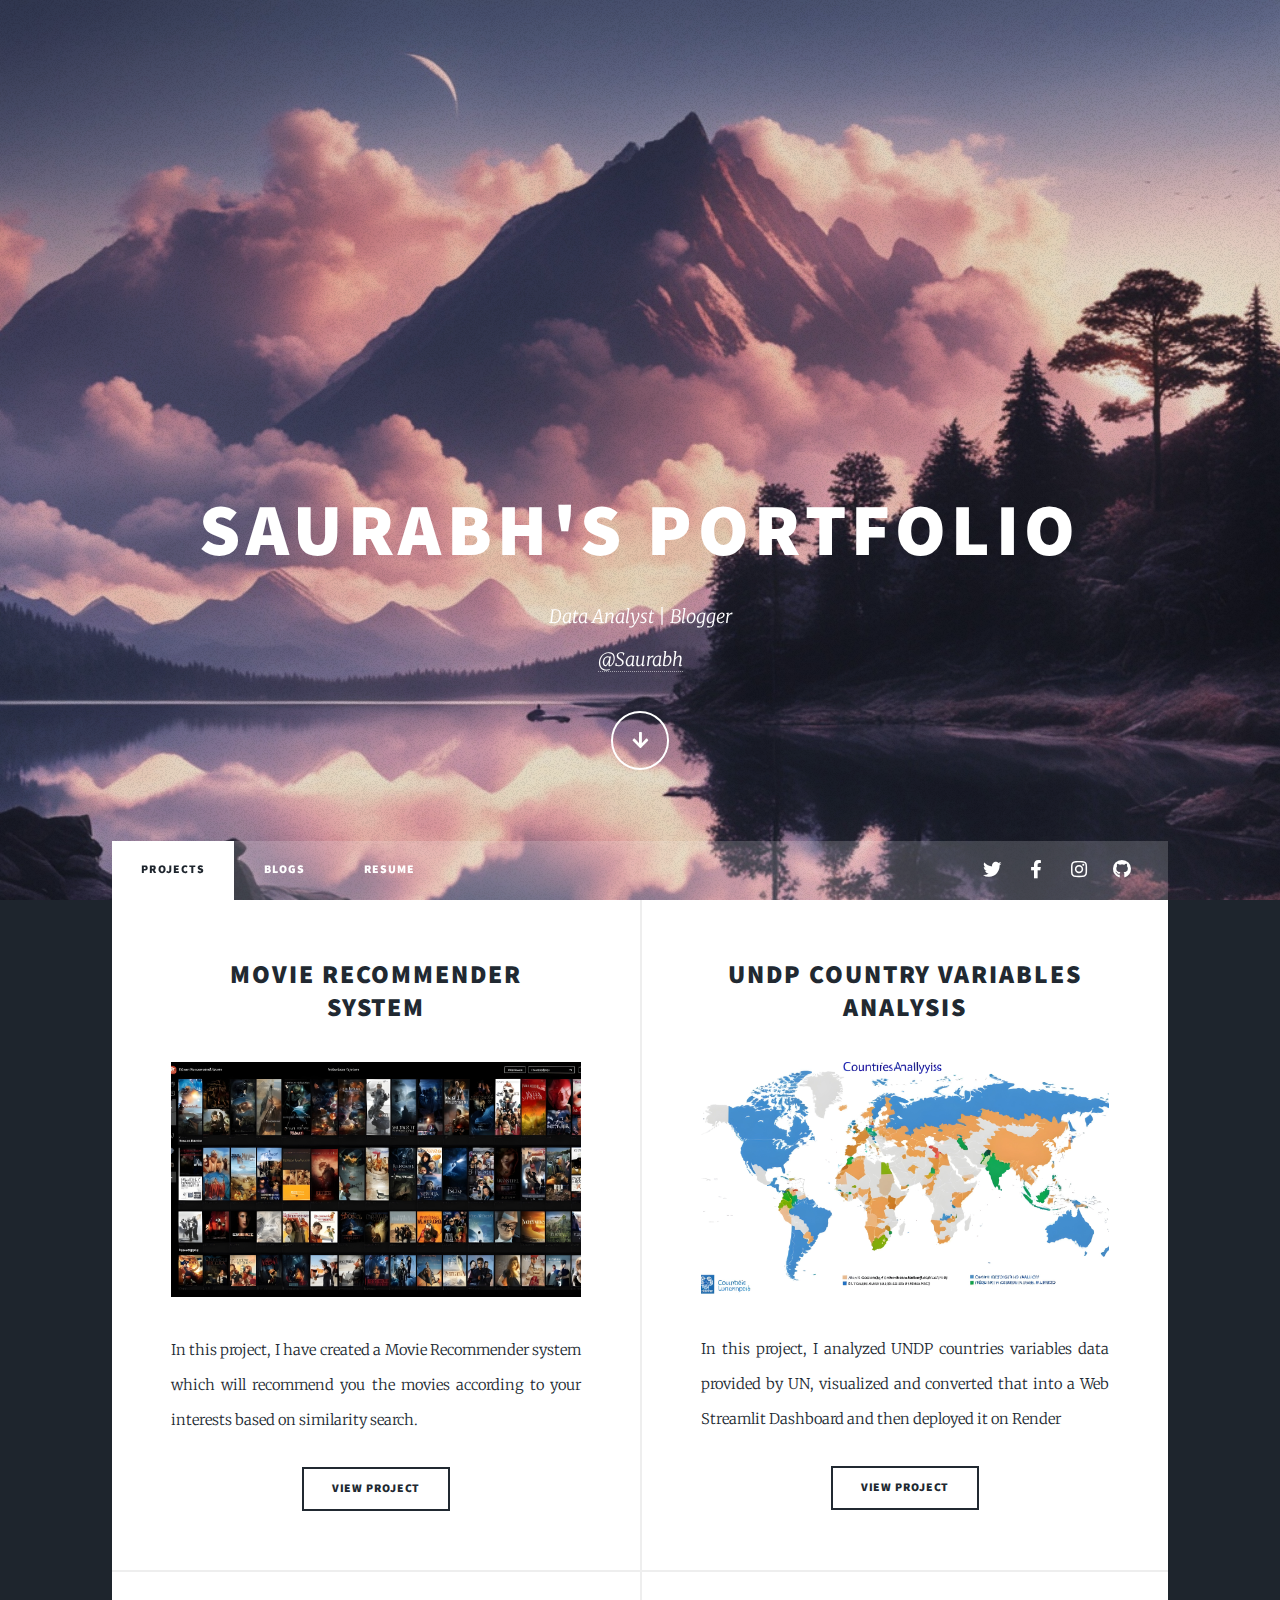
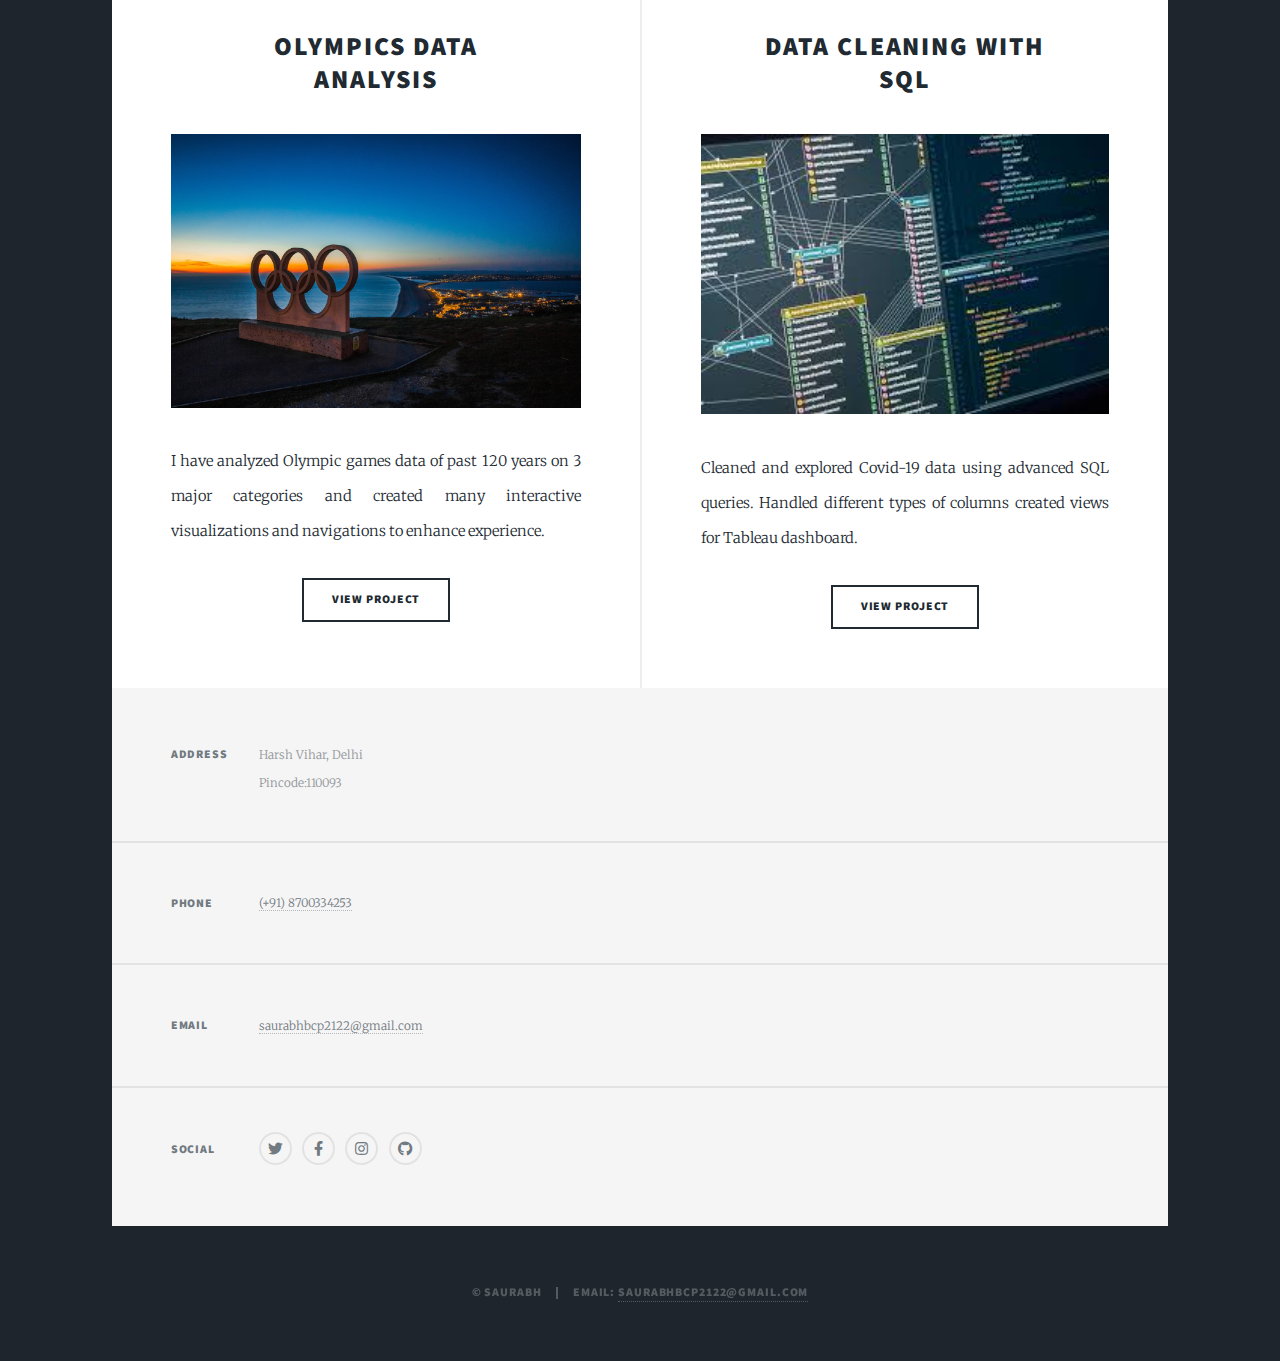
==== index.html @ d6aaba86 "Second commit" ====
<!DOCTYPE HTML>
<!--
	Massively by HTML5 UP
	html5up.net | @ajlkn
	Free for personal and commercial use under the CCA 3.0 license (html5up.net/license)
-->
<html>
	<head>
		<title>Saurabh's Portfolio</title>
		<meta charset="utf-8" />
		<meta name="viewport" content="width=device-width, initial-scale=1, user-scalable=no" />
		<link rel="stylesheet" href="assets/css/main.css" />
		<noscript><link rel="stylesheet" href="assets/css/noscript.css" /></noscript>
	</head>
	<body class="is-preload">

		<!-- Wrapper -->
			<div id="wrapper" class="fade-in">

				<!-- Intro -->
					<div id="intro">
						<h1>Saurabh's Portfolio</h1>
						<p>Data Analyst | Blogger<br><a href="https://twitter.com/ajlkn"> @Saurabh</a></p>
						<ul class="actions">
							<li><a href="#header" class="button icon solid solo fa-arrow-down scrolly">Continue</a></li>
						</ul>
					</div>

				<!-- Header -->
					<!-- <header id="header">
						<a href="index.html" class="logo">Massively</a>
					</header> -->

				<!-- Nav -->
					<nav id="nav">
						<ul class="links">
							<li class="active"><a href="index.html">Projects</a></li>
							<li><a href="generic.html">Blogs</a></li>
							<li><a href="elements.html">Resume</a></li>
						</ul>
						<ul class="icons">
							<li><a href="#" class="icon brands fa-twitter"><span class="label">Twitter</span></a></li>
							<li><a href="#" class="icon brands fa-facebook-f"><span class="label">Facebook</span></a></li>
							<li><a href="#" class="icon brands fa-instagram"><span class="label">Instagram</span></a></li>
							<li><a href="#" class="icon brands fa-github"><span class="label">GitHub</span></a></li>
						</ul>
					</nav>

				<!-- Main -->
					<div id="main">

						<!-- Featured Post -->
							<!-- <article class="post featured">
								<header class="major">
									<h2><a href="#">Movie Recommender System</a></h2>
									<p>In this project, I have used NLP to predict the same type of movies for any person according to the person's taste.</p>
								</header>
								<a href="#" class="image main"><img src="images/pic01.jpg" alt="" /></a>
								<ul class="actions special">
									<li><a href="#" class="button large">View project</a></li>
								</ul>
							</article> -->

						<!-- Posts -->
							<section class="posts">
								<article>
									<header>
										<h2><a href="#">Movie Recommender  <br>System </a></h2>
									</header>
									<a href="#" class="image fit"><img src="images/Movie-Recommender-system.jpg" alt="" /></a>
									<p>In this project, I have created a Movie Recommender system which will recommend you the movies according to your interests based on similarity search.</p>
									<ul class="actions special">
										<li><a href="#" class="button">View project</a></li>
									</ul>
								</article>
								<article>
									<header>
										<h2><a href="#">UNDP Country Variables <br> Analysis</a></h2>
									</header>
									<a href="#" class="image fit"><img src="images/UNDP-Countries-Analysis.jpg" alt="" /></a>
									<p>In this project, I analyzed UNDP countries variables data provided by UN, visualized and converted that into a Web Streamlit Dashboard and then deployed it on Render</p>
									<ul class="actions special">
										<li><a href="#" class="button">View project</a></li>
									</ul>
								</article>
								<article>
									<header>
										<h2><a href="#">Olympics Data <br> Analysis</a></h2>
									</header>
									<a href="#" class="image fit"><img src="images/Olympics.jpg" alt="" /></a>
									<p>I have analyzed Olympic games data of past 120 years on 3 major categories and created many interactive visualizations and navigations to enhance experience.</p>
									<ul class="actions special">
										<li><a href="#" class="button">View project</a></li>
									</ul>
								</article>
								<article>
									<header>
										<h2><a href="#">Data Cleaning with<br />
										SQL</a></h2>
									</header>
									<a href="#" class="image fit"><img src="images/sql.jpeg" alt="" /></a>
									<p>Cleaned and explored Covid-19 data using advanced SQL queries. Handled different types of columns created views for Tableau dashboard.
									</p>
									<ul class="actions special">
										<li><a href="#" class="button">View Project</a></li>
									</ul>
								</article>
								<!-- <article>
									<header>
										<span class="date">April 11, 2017</span>
										<h2><a href="#">Odio magna<br />
										sed consectetur</a></h2>
									</header>
									<a href="#" class="image fit"><img src="images/pic06.jpg" alt="" /></a>
									<p>Donec eget ex magna. Interdum et malesuada fames ac ante ipsum primis in faucibus. Pellentesque venenatis dolor imperdiet dolor mattis sagittis magna etiam.</p>
									<ul class="actions special">
										<li><a href="#" class="button">Full Story</a></li>
									</ul>
								</article>
								<article>
									<header>
										<span class="date">April 7, 2017</span>
										<h2><a href="#">Augue lorem<br />
										primis vestibulum</a></h2>
									</header>
									<a href="#" class="image fit"><img src="images/pic07.jpg" alt="" /></a>
									<p>Donec eget ex magna. Interdum et malesuada fames ac ante ipsum primis in faucibus. Pellentesque venenatis dolor imperdiet dolor mattis sagittis magna etiam.</p>
									<ul class="actions special">
										<li><a href="#" class="button">Full Story</a></li>
									</ul>
								</article> -->
							</section>

						<!-- Footer -->
							<!-- <footer>
								<div class="pagination"> -->
									<!--<a href="#" class="previous">Prev</a>-->
									<!-- <a href="#" class="page active">1</a>
									<a href="#" class="page">2</a>
									<a href="#" class="page">3</a>
									<span class="extra">&hellip;</span>
									<a href="#" class="page">8</a>
									<a href="#" class="page">9</a>
									<a href="#" class="page">10</a>
									<a href="#" class="next">Next</a>
								</div>
							</footer> -->

					</div>

				<!-- Footer -->
					<footer id="footer">
						<!-- <section>
							<form method="post" action="#">
								<div class="fields">
									<div class="field">
										<label for="name">Name</label>
										<input type="text" name="name" id="name" />
									</div>
									<div class="field">
										<label for="email">Email</label>
										<input type="text" name="email" id="email" />
									</div>
									<div class="field">
										<label for="message">Message</label>
										<textarea name="message" id="message" rows="3"></textarea>
									</div>
								</div>
								<ul class="actions">
									<li><input type="submit" value="Send Message" /></li>
								</ul>
							</form>
						</section> -->
						<section class="split contact">
							<section class="alt">
								<h3>Address</h3>
								<p>Harsh Vihar, Delhi<br />
								Pincode:110093</p>
							</section>
							<section>
								<h3>Phone</h3>
								<p><a href="#">(+91) 8700334253</a></p>
							</section>
							<section>
								<h3>Email</h3>
								<p><a href="#">saurabhbcp2122@gmail.com</a></p>
							</section>
							<section>
								<h3>Social</h3>
								<ul class="icons alt">
									<li><a href="#" class="icon brands alt fa-twitter"><span class="label">Twitter</span></a></li>
									<li><a href="#" class="icon brands alt fa-facebook-f"><span class="label">Facebook</span></a></li>
									<li><a href="#" class="icon brands alt fa-instagram"><span class="label">Instagram</span></a></li>
									<li><a href="#" class="icon brands alt fa-github"><span class="label">GitHub</span></a></li>
								</ul>
							</section>
						</section>
					</footer>

				<!-- Copyright -->
					<div id="copyright">
						<ul><li>&copy; Saurabh</li><li>Email: <a href="https://html5up.net">saurabhbcp2122@gmail.com</a></li></ul>
					</div>

			</div>

		<!-- Scripts -->
			<script src="assets/js/jquery.min.js"></script>
			<script src="assets/js/jquery.scrollex.min.js"></script>
			<script src="assets/js/jquery.scrolly.min.js"></script>
			<script src="assets/js/browser.min.js"></script>
			<script src="assets/js/breakpoints.min.js"></script>
			<script src="assets/js/util.js"></script>
			<script src="assets/js/main.js"></script>

	</body>
</html>
---- assets/css/main.css ----
@import url(fontawesome-all.min.css);
@import url("https://fonts.googleapis.com/css?family=Merriweather:300,700,300italic,700italic|Source+Sans+Pro:900");

/*
	Massively by HTML5 UP
	html5up.net | @ajlkn
	Free for personal and commercial use under the CCA 3.0 license (html5up.net/license)
*/

html, body, div, span, applet, object,
iframe, h1, h2, h3, h4, h5, h6, p, blockquote,
pre, a, abbr, acronym, address, big, cite,
code, del, dfn, em, img, ins, kbd, q, s, samp,
small, strike, strong, sub, sup, tt, var, b,
u, i, center, dl, dt, dd, ol, ul, li, fieldset,
form, label, legend, table, caption, tbody,
tfoot, thead, tr, th, td, article, aside,
canvas, details, embed, figure, figcaption,
footer, header, hgroup, menu, nav, output, ruby,
section, summary, time, mark, audio, video {
	margin: 0;
	padding: 0;
	border: 0;
	font-size: 100%;
	font: inherit;
	vertical-align: baseline;}

article, aside, details, figcaption, figure,
footer, header, hgroup, menu, nav, section {
	display: block;}

body {
	line-height: 1;
}

ol, ul {
	list-style: none;
}

blockquote, q {
	quotes: none;
}

	blockquote:before, blockquote:after, q:before, q:after {
		content: '';
		content: none;
	}

table {
	border-collapse: collapse;
	border-spacing: 0;
}

body {
	-webkit-text-size-adjust: none;
}

mark {
	background-color: transparent;
	color: inherit;
}

input::-moz-focus-inner {
	border: 0;
	padding: 0;
}

input, select, textarea {
	-moz-appearance: none;
	-webkit-appearance: none;
	-ms-appearance: none;
	appearance: none;
}

/* Basic */

	@-ms-viewport {
		width: device-width;
	}

	body {
		-ms-overflow-style: scrollbar;
	}

	@media screen and (max-width: 480px) {

		html, body {
			min-width: 320px;
		}

	}

	html {
		box-sizing: border-box;
	}

	*, *:before, *:after {
		box-sizing: inherit;
	}

	body {
		background-color: #1e252d;
	}

		body.is-preload *, body.is-preload *:before, body.is-preload *:after {
			-moz-animation: none !important;
			-webkit-animation: none !important;
			-ms-animation: none !important;
			animation: none !important;
			-moz-transition: none !important;
			-webkit-transition: none !important;
			-ms-transition: none !important;
			transition: none !important;
		}

/* Type */

	html {
		font-size: 16pt;
	}

		@media screen and (max-width: 1680px) {

			html {
				font-size: 12pt;
			}

		}

		@media screen and (max-width: 1280px) {

			html {
				font-size: 11pt;
			}

		}

		@media screen and (max-width: 360px) {

			html {
				font-size: 10pt;
			}

		}

	body {
		color: #212931;
	}

	body, input, select, textarea {
		font-family: "Merriweather", Georgia, serif;
		font-weight: 300;
		font-size: 1rem;
		line-height: 2.375;
	}

	a {
		-moz-transition: color 0.2s ease-in-out, background-color 0.2s ease-in-out, border-color 0.2s ease-in-out, box-shadow 0.2s ease-in-out;
		-webkit-transition: color 0.2s ease-in-out, background-color 0.2s ease-in-out, border-color 0.2s ease-in-out, box-shadow 0.2s ease-in-out;
		-ms-transition: color 0.2s ease-in-out, background-color 0.2s ease-in-out, border-color 0.2s ease-in-out, box-shadow 0.2s ease-in-out;
		transition: color 0.2s ease-in-out, background-color 0.2s ease-in-out, border-color 0.2s ease-in-out, box-shadow 0.2s ease-in-out;
		border-bottom: dotted 1px;
		text-decoration: none;
	}

		a:hover {
			border-bottom-color: transparent;
		}

	strong, b {
		font-weight: 600;
	}

	em, i {
		font-style: italic;
	}

	p {
		text-align: justify;
		margin: 0 0 2rem 0;
	}

	h1, h2, h3, h4, h5, h6 {
		font-family: "Source Sans Pro", Helvetica, sans-serif;
		font-weight: 900;
		line-height: 1.5;
		letter-spacing: 0.075em;
		text-transform: uppercase;
		margin: 0 0 1rem 0;
	}

		h1 a, h2 a, h3 a, h4 a, h5 a, h6 a {
			border-bottom: 0;
			color: inherit;
			text-decoration: none;
		}

	h1 {
		font-size: 4rem;
		line-height: 1.1;
		margin: 0 0 2rem 0;
	}

	h2 {
		font-size: 1.75rem;
		line-height: 1.3;
		margin: 0 0 1.5rem 0;
	}

	h3 {
		font-size: 1.25rem;
		margin: 0 0 1.5rem 0;
	}

	h4 {
		font-size: 1rem;
	}

	h5 {
		font-size: 0.9rem;
	}

	h6 {
		font-size: 0.8rem;
	}

	sub {
		font-size: 0.8rem;
		position: relative;
		top: 0.5rem;
	}

	sup {
		font-size: 0.8rem;
		position: relative;
		top: -0.5rem;
	}

	blockquote {
		border-left: solid 4px;
		font-style: italic;
		margin: 0 0 2rem 0;
		padding: 0.5rem 0 0.5rem 2rem;
	}

	code {
		border: solid 2px;
		font-family: "Courier New", monospace;
		font-size: 0.9rem;
		margin: 0 0.25rem;
		padding: 0.25rem 0.65rem;
	}

	pre {
		-webkit-overflow-scrolling: touch;
		font-family: "Courier New", monospace;
		font-size: 0.9rem;
		margin: 0 0 2rem 0;
	}

		pre code {
			display: block;
			line-height: 1.75;
			padding: 1rem 1.5rem;
			overflow-x: auto;
		}

	hr {
		border: 0;
		border-bottom: solid 2px;
		margin: 3rem 0;
	}

		hr.major {
			margin: 5rem 0;
		}

	.align-left {
		text-align: left;
	}

	.align-center {
		text-align: center;
	}

	.align-right {
		text-align: right;
	}

	input, select, textarea {
		color: #212931;
	}

	a {
		color: #212931;
		border-bottom-color: rgba(33, 41, 49, 0.5);
	}

		a:hover {
			border-bottom-color: transparent;
			color: #18bfef !important;
		}

	strong, b {
		color: #212931;
	}

	h1, h2, h3, h4, h5, h6 {
		color: #212931;
	}

	blockquote {
		border-left-color: #eeeeee;
	}

	code {
		background: rgba(220, 220, 220, 0.25);
		border-color: #eeeeee;
	}

	hr {
		border-bottom-color: #eeeeee;
	}

/* Row */

	.row {
		display: flex;
		flex-wrap: wrap;
		box-sizing: border-box;
		align-items: stretch;
	}

		.row > * {
			box-sizing: border-box;
		}

		.row.gtr-uniform > * > :last-child {
			margin-bottom: 0;
		}

		.row.aln-left {
			justify-content: flex-start;
		}

		.row.aln-center {
			justify-content: center;
		}

		.row.aln-right {
			justify-content: flex-end;
		}

		.row.aln-top {
			align-items: flex-start;
		}

		.row.aln-middle {
			align-items: center;
		}

		.row.aln-bottom {
			align-items: flex-end;
		}

		.row > .imp {
			order: -1;
		}

		.row > .col-1 {
			width: 8.33333%;
		}

		.row > .off-1 {
			margin-left: 8.33333%;
		}

		.row > .col-2 {
			width: 16.66667%;
		}

		.row > .off-2 {
			margin-left: 16.66667%;
		}

		.row > .col-3 {
			width: 25%;
		}

		.row > .off-3 {
			margin-left: 25%;
		}

		.row > .col-4 {
			width: 33.33333%;
		}

		.row > .off-4 {
			margin-left: 33.33333%;
		}

		.row > .col-5 {
			width: 41.66667%;
		}

		.row > .off-5 {
			margin-left: 41.66667%;
		}

		.row > .col-6 {
			width: 50%;
		}

		.row > .off-6 {
			margin-left: 50%;
		}

		.row > .col-7 {
			width: 58.33333%;
		}

		.row > .off-7 {
			margin-left: 58.33333%;
		}

		.row > .col-8 {
			width: 66.66667%;
		}

		.row > .off-8 {
			margin-left: 66.66667%;
		}

		.row > .col-9 {
			width: 75%;
		}

		.row > .off-9 {
			margin-left: 75%;
		}

		.row > .col-10 {
			width: 83.33333%;
		}

		.row > .off-10 {
			margin-left: 83.33333%;
		}

		.row > .col-11 {
			width: 91.66667%;
		}

		.row > .off-11 {
			margin-left: 91.66667%;
		}

		.row > .col-12 {
			width: 100%;
		}

		.row > .off-12 {
			margin-left: 100%;
		}

		.row.gtr-0 {
			margin-top: 0;
			margin-left: 0rem;
		}

			.row.gtr-0 > * {
				padding: 0 0 0 0rem;
			}

			.row.gtr-0.gtr-uniform {
				margin-top: 0rem;
			}

				.row.gtr-0.gtr-uniform > * {
					padding-top: 0rem;
				}

		.row.gtr-25 {
			margin-top: 0;
			margin-left: -0.375rem;
		}

			.row.gtr-25 > * {
				padding: 0 0 0 0.375rem;
			}

			.row.gtr-25.gtr-uniform {
				margin-top: -0.375rem;
			}

				.row.gtr-25.gtr-uniform > * {
					padding-top: 0.375rem;
				}

		.row.gtr-50 {
			margin-top: 0;
			margin-left: -0.75rem;
		}

			.row.gtr-50 > * {
				padding: 0 0 0 0.75rem;
			}

			.row.gtr-50.gtr-uniform {
				margin-top: -0.75rem;
			}

				.row.gtr-50.gtr-uniform > * {
					padding-top: 0.75rem;
				}

		.row {
			margin-top: 0;
			margin-left: -1.5rem;
		}

			.row > * {
				padding: 0 0 0 1.5rem;
			}

			.row.gtr-uniform {
				margin-top: -1.5rem;
			}

				.row.gtr-uniform > * {
					padding-top: 1.5rem;
				}

		.row.gtr-150 {
			margin-top: 0;
			margin-left: -2.25rem;
		}

			.row.gtr-150 > * {
				padding: 0 0 0 2.25rem;
			}

			.row.gtr-150.gtr-uniform {
				margin-top: -2.25rem;
			}

				.row.gtr-150.gtr-uniform > * {
					padding-top: 2.25rem;
				}

		.row.gtr-200 {
			margin-top: 0;
			margin-left: -3rem;
		}

			.row.gtr-200 > * {
				padding: 0 0 0 3rem;
			}

			.row.gtr-200.gtr-uniform {
				margin-top: -3rem;
			}

				.row.gtr-200.gtr-uniform > * {
					padding-top: 3rem;
				}

		@media screen and (max-width: 1680px) {

			.row {
				display: flex;
				flex-wrap: wrap;
				box-sizing: border-box;
				align-items: stretch;
			}

				.row > * {
					box-sizing: border-box;
				}

				.row.gtr-uniform > * > :last-child {
					margin-bottom: 0;
				}

				.row.aln-left {
					justify-content: flex-start;
				}

				.row.aln-center {
					justify-content: center;
				}

				.row.aln-right {
					justify-content: flex-end;
				}

				.row.aln-top {
					align-items: flex-start;
				}

				.row.aln-middle {
					align-items: center;
				}

				.row.aln-bottom {
					align-items: flex-end;
				}

				.row > .imp-xlarge {
					order: -1;
				}

				.row > .col-1-xlarge {
					width: 8.33333%;
				}

				.row > .off-1-xlarge {
					margin-left: 8.33333%;
				}

				.row > .col-2-xlarge {
					width: 16.66667%;
				}

				.row > .off-2-xlarge {
					margin-left: 16.66667%;
				}

				.row > .col-3-xlarge {
					width: 25%;
				}

				.row > .off-3-xlarge {
					margin-left: 25%;
				}

				.row > .col-4-xlarge {
					width: 33.33333%;
				}

				.row > .off-4-xlarge {
					margin-left: 33.33333%;
				}

				.row > .col-5-xlarge {
					width: 41.66667%;
				}

				.row > .off-5-xlarge {
					margin-left: 41.66667%;
				}

				.row > .col-6-xlarge {
					width: 50%;
				}

				.row > .off-6-xlarge {
					margin-left: 50%;
				}

				.row > .col-7-xlarge {
					width: 58.33333%;
				}

				.row > .off-7-xlarge {
					margin-left: 58.33333%;
				}

				.row > .col-8-xlarge {
					width: 66.66667%;
				}

				.row > .off-8-xlarge {
					margin-left: 66.66667%;
				}

				.row > .col-9-xlarge {
					width: 75%;
				}

				.row > .off-9-xlarge {
					margin-left: 75%;
				}

				.row > .col-10-xlarge {
					width: 83.33333%;
				}

				.row > .off-10-xlarge {
					margin-left: 83.33333%;
				}

				.row > .col-11-xlarge {
					width: 91.66667%;
				}

				.row > .off-11-xlarge {
					margin-left: 91.66667%;
				}

				.row > .col-12-xlarge {
					width: 100%;
				}

				.row > .off-12-xlarge {
					margin-left: 100%;
				}

				.row.gtr-0 {
					margin-top: 0;
					margin-left: 0rem;
				}

					.row.gtr-0 > * {
						padding: 0 0 0 0rem;
					}

					.row.gtr-0.gtr-uniform {
						margin-top: 0rem;
					}

						.row.gtr-0.gtr-uniform > * {
							padding-top: 0rem;
						}

				.row.gtr-25 {
					margin-top: 0;
					margin-left: -0.375rem;
				}

					.row.gtr-25 > * {
						padding: 0 0 0 0.375rem;
					}

					.row.gtr-25.gtr-uniform {
						margin-top: -0.375rem;
					}

						.row.gtr-25.gtr-uniform > * {
							padding-top: 0.375rem;
						}

				.row.gtr-50 {
					margin-top: 0;
					margin-left: -0.75rem;
				}

					.row.gtr-50 > * {
						padding: 0 0 0 0.75rem;
					}

					.row.gtr-50.gtr-uniform {
						margin-top: -0.75rem;
					}

						.row.gtr-50.gtr-uniform > * {
							padding-top: 0.75rem;
						}

				.row {
					margin-top: 0;
					margin-left: -1.5rem;
				}

					.row > * {
						padding: 0 0 0 1.5rem;
					}

					.row.gtr-uniform {
						margin-top: -1.5rem;
					}

						.row.gtr-uniform > * {
							padding-top: 1.5rem;
						}

				.row.gtr-150 {
					margin-top: 0;
					margin-left: -2.25rem;
				}

					.row.gtr-150 > * {
						padding: 0 0 0 2.25rem;
					}

					.row.gtr-150.gtr-uniform {
						margin-top: -2.25rem;
					}

						.row.gtr-150.gtr-uniform > * {
							padding-top: 2.25rem;
						}

				.row.gtr-200 {
					margin-top: 0;
					margin-left: -3rem;
				}

					.row.gtr-200 > * {
						padding: 0 0 0 3rem;
					}

					.row.gtr-200.gtr-uniform {
						margin-top: -3rem;
					}

						.row.gtr-200.gtr-uniform > * {
							padding-top: 3rem;
						}

		}

		@media screen and (max-width: 1280px) {

			.row {
				display: flex;
				flex-wrap: wrap;
				box-sizing: border-box;
				align-items: stretch;
			}

				.row > * {
					box-sizing: border-box;
				}

				.row.gtr-uniform > * > :last-child {
					margin-bottom: 0;
				}

				.row.aln-left {
					justify-content: flex-start;
				}

				.row.aln-center {
					justify-content: center;
				}

				.row.aln-right {
					justify-content: flex-end;
				}

				.row.aln-top {
					align-items: flex-start;
				}

				.row.aln-middle {
					align-items: center;
				}

				.row.aln-bottom {
					align-items: flex-end;
				}

				.row > .imp-large {
					order: -1;
				}

				.row > .col-1-large {
					width: 8.33333%;
				}

				.row > .off-1-large {
					margin-left: 8.33333%;
				}

				.row > .col-2-large {
					width: 16.66667%;
				}

				.row > .off-2-large {
					margin-left: 16.66667%;
				}

				.row > .col-3-large {
					width: 25%;
				}

				.row > .off-3-large {
					margin-left: 25%;
				}

				.row > .col-4-large {
					width: 33.33333%;
				}

				.row > .off-4-large {
					margin-left: 33.33333%;
				}

				.row > .col-5-large {
					width: 41.66667%;
				}

				.row > .off-5-large {
					margin-left: 41.66667%;
				}

				.row > .col-6-large {
					width: 50%;
				}

				.row > .off-6-large {
					margin-left: 50%;
				}

				.row > .col-7-large {
					width: 58.33333%;
				}

				.row > .off-7-large {
					margin-left: 58.33333%;
				}

				.row > .col-8-large {
					width: 66.66667%;
				}

				.row > .off-8-large {
					margin-left: 66.66667%;
				}

				.row > .col-9-large {
					width: 75%;
				}

				.row > .off-9-large {
					margin-left: 75%;
				}

				.row > .col-10-large {
					width: 83.33333%;
				}

				.row > .off-10-large {
					margin-left: 83.33333%;
				}

				.row > .col-11-large {
					width: 91.66667%;
				}

				.row > .off-11-large {
					margin-left: 91.66667%;
				}

				.row > .col-12-large {
					width: 100%;
				}

				.row > .off-12-large {
					margin-left: 100%;
				}

				.row.gtr-0 {
					margin-top: 0;
					margin-left: 0rem;
				}

					.row.gtr-0 > * {
						padding: 0 0 0 0rem;
					}

					.row.gtr-0.gtr-uniform {
						margin-top: 0rem;
					}

						.row.gtr-0.gtr-uniform > * {
							padding-top: 0rem;
						}

				.row.gtr-25 {
					margin-top: 0;
					margin-left: -0.375rem;
				}

					.row.gtr-25 > * {
						padding: 0 0 0 0.375rem;
					}

					.row.gtr-25.gtr-uniform {
						margin-top: -0.375rem;
					}

						.row.gtr-25.gtr-uniform > * {
							padding-top: 0.375rem;
						}

				.row.gtr-50 {
					margin-top: 0;
					margin-left: -0.75rem;
				}

					.row.gtr-50 > * {
						padding: 0 0 0 0.75rem;
					}

					.row.gtr-50.gtr-uniform {
						margin-top: -0.75rem;
					}

						.row.gtr-50.gtr-uniform > * {
							padding-top: 0.75rem;
						}

				.row {
					margin-top: 0;
					margin-left: -1.5rem;
				}

					.row > * {
						padding: 0 0 0 1.5rem;
					}

					.row.gtr-uniform {
						margin-top: -1.5rem;
					}

						.row.gtr-uniform > * {
							padding-top: 1.5rem;
						}

				.row.gtr-150 {
					margin-top: 0;
					margin-left: -2.25rem;
				}

					.row.gtr-150 > * {
						padding: 0 0 0 2.25rem;
					}

					.row.gtr-150.gtr-uniform {
						margin-top: -2.25rem;
					}

						.row.gtr-150.gtr-uniform > * {
							padding-top: 2.25rem;
						}

				.row.gtr-200 {
					margin-top: 0;
					margin-left: -3rem;
				}

					.row.gtr-200 > * {
						padding: 0 0 0 3rem;
					}

					.row.gtr-200.gtr-uniform {
						margin-top: -3rem;
					}

						.row.gtr-200.gtr-uniform > * {
							padding-top: 3rem;
						}

		}

		@media screen and (max-width: 980px) {

			.row {
				display: flex;
				flex-wrap: wrap;
				box-sizing: border-box;
				align-items: stretch;
			}

				.row > * {
					box-sizing: border-box;
				}

				.row.gtr-uniform > * > :last-child {
					margin-bottom: 0;
				}

				.row.aln-left {
					justify-content: flex-start;
				}

				.row.aln-center {
					justify-content: center;
				}

				.row.aln-right {
					justify-content: flex-end;
				}

				.row.aln-top {
					align-items: flex-start;
				}

				.row.aln-middle {
					align-items: center;
				}

				.row.aln-bottom {
					align-items: flex-end;
				}

				.row > .imp-medium {
					order: -1;
				}

				.row > .col-1-medium {
					width: 8.33333%;
				}

				.row > .off-1-medium {
					margin-left: 8.33333%;
				}

				.row > .col-2-medium {
					width: 16.66667%;
				}

				.row > .off-2-medium {
					margin-left: 16.66667%;
				}

				.row > .col-3-medium {
					width: 25%;
				}

				.row > .off-3-medium {
					margin-left: 25%;
				}

				.row > .col-4-medium {
					width: 33.33333%;
				}

				.row > .off-4-medium {
					margin-left: 33.33333%;
				}

				.row > .col-5-medium {
					width: 41.66667%;
				}

				.row > .off-5-medium {
					margin-left: 41.66667%;
				}

				.row > .col-6-medium {
					width: 50%;
				}

				.row > .off-6-medium {
					margin-left: 50%;
				}

				.row > .col-7-medium {
					width: 58.33333%;
				}

				.row > .off-7-medium {
					margin-left: 58.33333%;
				}

				.row > .col-8-medium {
					width: 66.66667%;
				}

				.row > .off-8-medium {
					margin-left: 66.66667%;
				}

				.row > .col-9-medium {
					width: 75%;
				}

				.row > .off-9-medium {
					margin-left: 75%;
				}

				.row > .col-10-medium {
					width: 83.33333%;
				}

				.row > .off-10-medium {
					margin-left: 83.33333%;
				}

				.row > .col-11-medium {
					width: 91.66667%;
				}

				.row > .off-11-medium {
					margin-left: 91.66667%;
				}

				.row > .col-12-medium {
					width: 100%;
				}

				.row > .off-12-medium {
					margin-left: 100%;
				}

				.row.gtr-0 {
					margin-top: 0;
					margin-left: 0rem;
				}

					.row.gtr-0 > * {
						padding: 0 0 0 0rem;
					}

					.row.gtr-0.gtr-uniform {
						margin-top: 0rem;
					}

						.row.gtr-0.gtr-uniform > * {
							padding-top: 0rem;
						}

				.row.gtr-25 {
					margin-top: 0;
					margin-left: -0.375rem;
				}

					.row.gtr-25 > * {
						padding: 0 0 0 0.375rem;
					}

					.row.gtr-25.gtr-uniform {
						margin-top: -0.375rem;
					}

						.row.gtr-25.gtr-uniform > * {
							padding-top: 0.375rem;
						}

				.row.gtr-50 {
					margin-top: 0;
					margin-left: -0.75rem;
				}

					.row.gtr-50 > * {
						padding: 0 0 0 0.75rem;
					}

					.row.gtr-50.gtr-uniform {
						margin-top: -0.75rem;
					}

						.row.gtr-50.gtr-uniform > * {
							padding-top: 0.75rem;
						}

				.row {
					margin-top: 0;
					margin-left: -1.5rem;
				}

					.row > * {
						padding: 0 0 0 1.5rem;
					}

					.row.gtr-uniform {
						margin-top: -1.5rem;
					}

						.row.gtr-uniform > * {
							padding-top: 1.5rem;
						}

				.row.gtr-150 {
					margin-top: 0;
					margin-left: -2.25rem;
				}

					.row.gtr-150 > * {
						padding: 0 0 0 2.25rem;
					}

					.row.gtr-150.gtr-uniform {
						margin-top: -2.25rem;
					}

						.row.gtr-150.gtr-uniform > * {
							padding-top: 2.25rem;
						}

				.row.gtr-200 {
					margin-top: 0;
					margin-left: -3rem;
				}

					.row.gtr-200 > * {
						padding: 0 0 0 3rem;
					}

					.row.gtr-200.gtr-uniform {
						margin-top: -3rem;
					}

						.row.gtr-200.gtr-uniform > * {
							padding-top: 3rem;
						}

		}

		@media screen and (max-width: 736px) {

			.row {
				display: flex;
				flex-wrap: wrap;
				box-sizing: border-box;
				align-items: stretch;
			}

				.row > * {
					box-sizing: border-box;
				}

				.row.gtr-uniform > * > :last-child {
					margin-bottom: 0;
				}

				.row.aln-left {
					justify-content: flex-start;
				}

				.row.aln-center {
					justify-content: center;
				}

				.row.aln-right {
					justify-content: flex-end;
				}

				.row.aln-top {
					align-items: flex-start;
				}

				.row.aln-middle {
					align-items: center;
				}

				.row.aln-bottom {
					align-items: flex-end;
				}

				.row > .imp-small {
					order: -1;
				}

				.row > .col-1-small {
					width: 8.33333%;
				}

				.row > .off-1-small {
					margin-left: 8.33333%;
				}

				.row > .col-2-small {
					width: 16.66667%;
				}

				.row > .off-2-small {
					margin-left: 16.66667%;
				}

				.row > .col-3-small {
					width: 25%;
				}

				.row > .off-3-small {
					margin-left: 25%;
				}

				.row > .col-4-small {
					width: 33.33333%;
				}

				.row > .off-4-small {
					margin-left: 33.33333%;
				}

				.row > .col-5-small {
					width: 41.66667%;
				}

				.row > .off-5-small {
					margin-left: 41.66667%;
				}

				.row > .col-6-small {
					width: 50%;
				}

				.row > .off-6-small {
					margin-left: 50%;
				}

				.row > .col-7-small {
					width: 58.33333%;
				}

				.row > .off-7-small {
					margin-left: 58.33333%;
				}

				.row > .col-8-small {
					width: 66.66667%;
				}

				.row > .off-8-small {
					margin-left: 66.66667%;
				}

				.row > .col-9-small {
					width: 75%;
				}

				.row > .off-9-small {
					margin-left: 75%;
				}

				.row > .col-10-small {
					width: 83.33333%;
				}

				.row > .off-10-small {
					margin-left: 83.33333%;
				}

				.row > .col-11-small {
					width: 91.66667%;
				}

				.row > .off-11-small {
					margin-left: 91.66667%;
				}

				.row > .col-12-small {
					width: 100%;
				}

				.row > .off-12-small {
					margin-left: 100%;
				}

				.row.gtr-0 {
					margin-top: 0;
					margin-left: 0rem;
				}

					.row.gtr-0 > * {
						padding: 0 0 0 0rem;
					}

					.row.gtr-0.gtr-uniform {
						margin-top: 0rem;
					}

						.row.gtr-0.gtr-uniform > * {
							padding-top: 0rem;
						}

				.row.gtr-25 {
					margin-top: 0;
					margin-left: -0.375rem;
				}

					.row.gtr-25 > * {
						padding: 0 0 0 0.375rem;
					}

					.row.gtr-25.gtr-uniform {
						margin-top: -0.375rem;
					}

						.row.gtr-25.gtr-uniform > * {
							padding-top: 0.375rem;
						}

				.row.gtr-50 {
					margin-top: 0;
					margin-left: -0.75rem;
				}

					.row.gtr-50 > * {
						padding: 0 0 0 0.75rem;
					}

					.row.gtr-50.gtr-uniform {
						margin-top: -0.75rem;
					}

						.row.gtr-50.gtr-uniform > * {
							padding-top: 0.75rem;
						}

				.row {
					margin-top: 0;
					margin-left: -1.5rem;
				}

					.row > * {
						padding: 0 0 0 1.5rem;
					}

					.row.gtr-uniform {
						margin-top: -1.5rem;
					}

						.row.gtr-uniform > * {
							padding-top: 1.5rem;
						}

				.row.gtr-150 {
					margin-top: 0;
					margin-left: -2.25rem;
				}

					.row.gtr-150 > * {
						padding: 0 0 0 2.25rem;
					}

					.row.gtr-150.gtr-uniform {
						margin-top: -2.25rem;
					}

						.row.gtr-150.gtr-uniform > * {
							padding-top: 2.25rem;
						}

				.row.gtr-200 {
					margin-top: 0;
					margin-left: -3rem;
				}

					.row.gtr-200 > * {
						padding: 0 0 0 3rem;
					}

					.row.gtr-200.gtr-uniform {
						margin-top: -3rem;
					}

						.row.gtr-200.gtr-uniform > * {
							padding-top: 3rem;
						}

		}

		@media screen and (max-width: 480px) {

			.row {
				display: flex;
				flex-wrap: wrap;
				box-sizing: border-box;
				align-items: stretch;
			}

				.row > * {
					box-sizing: border-box;
				}

				.row.gtr-uniform > * > :last-child {
					margin-bottom: 0;
				}

				.row.aln-left {
					justify-content: flex-start;
				}

				.row.aln-center {
					justify-content: center;
				}

				.row.aln-right {
					justify-content: flex-end;
				}

				.row.aln-top {
					align-items: flex-start;
				}

				.row.aln-middle {
					align-items: center;
				}

				.row.aln-bottom {
					align-items: flex-end;
				}

				.row > .imp-xsmall {
					order: -1;
				}

				.row > .col-1-xsmall {
					width: 8.33333%;
				}

				.row > .off-1-xsmall {
					margin-left: 8.33333%;
				}

				.row > .col-2-xsmall {
					width: 16.66667%;
				}

				.row > .off-2-xsmall {
					margin-left: 16.66667%;
				}

				.row > .col-3-xsmall {
					width: 25%;
				}

				.row > .off-3-xsmall {
					margin-left: 25%;
				}

				.row > .col-4-xsmall {
					width: 33.33333%;
				}

				.row > .off-4-xsmall {
					margin-left: 33.33333%;
				}

				.row > .col-5-xsmall {
					width: 41.66667%;
				}

				.row > .off-5-xsmall {
					margin-left: 41.66667%;
				}

				.row > .col-6-xsmall {
					width: 50%;
				}

				.row > .off-6-xsmall {
					margin-left: 50%;
				}

				.row > .col-7-xsmall {
					width: 58.33333%;
				}

				.row > .off-7-xsmall {
					margin-left: 58.33333%;
				}

				.row > .col-8-xsmall {
					width: 66.66667%;
				}

				.row > .off-8-xsmall {
					margin-left: 66.66667%;
				}

				.row > .col-9-xsmall {
					width: 75%;
				}

				.row > .off-9-xsmall {
					margin-left: 75%;
				}

				.row > .col-10-xsmall {
					width: 83.33333%;
				}

				.row > .off-10-xsmall {
					margin-left: 83.33333%;
				}

				.row > .col-11-xsmall {
					width: 91.66667%;
				}

				.row > .off-11-xsmall {
					margin-left: 91.66667%;
				}

				.row > .col-12-xsmall {
					width: 100%;
				}

				.row > .off-12-xsmall {
					margin-left: 100%;
				}

				.row.gtr-0 {
					margin-top: 0;
					margin-left: 0rem;
				}

					.row.gtr-0 > * {
						padding: 0 0 0 0rem;
					}

					.row.gtr-0.gtr-uniform {
						margin-top: 0rem;
					}

						.row.gtr-0.gtr-uniform > * {
							padding-top: 0rem;
						}

				.row.gtr-25 {
					margin-top: 0;
					margin-left: -0.375rem;
				}

					.row.gtr-25 > * {
						padding: 0 0 0 0.375rem;
					}

					.row.gtr-25.gtr-uniform {
						margin-top: -0.375rem;
					}

						.row.gtr-25.gtr-uniform > * {
							padding-top: 0.375rem;
						}

				.row.gtr-50 {
					margin-top: 0;
					margin-left: -0.75rem;
				}

					.row.gtr-50 > * {
						padding: 0 0 0 0.75rem;
					}

					.row.gtr-50.gtr-uniform {
						margin-top: -0.75rem;
					}

						.row.gtr-50.gtr-uniform > * {
							padding-top: 0.75rem;
						}

				.row {
					margin-top: 0;
					margin-left: -1.5rem;
				}

					.row > * {
						padding: 0 0 0 1.5rem;
					}

					.row.gtr-uniform {
						margin-top: -1.5rem;
					}

						.row.gtr-uniform > * {
							padding-top: 1.5rem;
						}

				.row.gtr-150 {
					margin-top: 0;
					margin-left: -2.25rem;
				}

					.row.gtr-150 > * {
						padding: 0 0 0 2.25rem;
					}

					.row.gtr-150.gtr-uniform {
						margin-top: -2.25rem;
					}

						.row.gtr-150.gtr-uniform > * {
							padding-top: 2.25rem;
						}

				.row.gtr-200 {
					margin-top: 0;
					margin-left: -3rem;
				}

					.row.gtr-200 > * {
						padding: 0 0 0 3rem;
					}

					.row.gtr-200.gtr-uniform {
						margin-top: -3rem;
					}

						.row.gtr-200.gtr-uniform > * {
							padding-top: 3rem;
						}

		}

		@media screen and (max-width: 360px) {

			.row {
				display: flex;
				flex-wrap: wrap;
				box-sizing: border-box;
				align-items: stretch;
			}

				.row > * {
					box-sizing: border-box;
				}

				.row.gtr-uniform > * > :last-child {
					margin-bottom: 0;
				}

				.row.aln-left {
					justify-content: flex-start;
				}

				.row.aln-center {
					justify-content: center;
				}

				.row.aln-right {
					justify-content: flex-end;
				}

				.row.aln-top {
					align-items: flex-start;
				}

				.row.aln-middle {
					align-items: center;
				}

				.row.aln-bottom {
					align-items: flex-end;
				}

				.row > .imp-xxsmall {
					order: -1;
				}

				.row > .col-1-xxsmall {
					width: 8.33333%;
				}

				.row > .off-1-xxsmall {
					margin-left: 8.33333%;
				}

				.row > .col-2-xxsmall {
					width: 16.66667%;
				}

				.row > .off-2-xxsmall {
					margin-left: 16.66667%;
				}

				.row > .col-3-xxsmall {
					width: 25%;
				}

				.row > .off-3-xxsmall {
					margin-left: 25%;
				}

				.row > .col-4-xxsmall {
					width: 33.33333%;
				}

				.row > .off-4-xxsmall {
					margin-left: 33.33333%;
				}

				.row > .col-5-xxsmall {
					width: 41.66667%;
				}

				.row > .off-5-xxsmall {
					margin-left: 41.66667%;
				}

				.row > .col-6-xxsmall {
					width: 50%;
				}

				.row > .off-6-xxsmall {
					margin-left: 50%;
				}

				.row > .col-7-xxsmall {
					width: 58.33333%;
				}

				.row > .off-7-xxsmall {
					margin-left: 58.33333%;
				}

				.row > .col-8-xxsmall {
					width: 66.66667%;
				}

				.row > .off-8-xxsmall {
					margin-left: 66.66667%;
				}

				.row > .col-9-xxsmall {
					width: 75%;
				}

				.row > .off-9-xxsmall {
					margin-left: 75%;
				}

				.row > .col-10-xxsmall {
					width: 83.33333%;
				}

				.row > .off-10-xxsmall {
					margin-left: 83.33333%;
				}

				.row > .col-11-xxsmall {
					width: 91.66667%;
				}

				.row > .off-11-xxsmall {
					margin-left: 91.66667%;
				}

				.row > .col-12-xxsmall {
					width: 100%;
				}

				.row > .off-12-xxsmall {
					margin-left: 100%;
				}

				.row.gtr-0 {
					margin-top: 0;
					margin-left: 0rem;
				}

					.row.gtr-0 > * {
						padding: 0 0 0 0rem;
					}

					.row.gtr-0.gtr-uniform {
						margin-top: 0rem;
					}

						.row.gtr-0.gtr-uniform > * {
							padding-top: 0rem;
						}

				.row.gtr-25 {
					margin-top: 0;
					margin-left: -0.375rem;
				}

					.row.gtr-25 > * {
						padding: 0 0 0 0.375rem;
					}

					.row.gtr-25.gtr-uniform {
						margin-top: -0.375rem;
					}

						.row.gtr-25.gtr-uniform > * {
							padding-top: 0.375rem;
						}

				.row.gtr-50 {
					margin-top: 0;
					margin-left: -0.75rem;
				}

					.row.gtr-50 > * {
						padding: 0 0 0 0.75rem;
					}

					.row.gtr-50.gtr-uniform {
						margin-top: -0.75rem;
					}

						.row.gtr-50.gtr-uniform > * {
							padding-top: 0.75rem;
						}

				.row {
					margin-top: 0;
					margin-left: -1.5rem;
				}

					.row > * {
						padding: 0 0 0 1.5rem;
					}

					.row.gtr-uniform {
						margin-top: -1.5rem;
					}

						.row.gtr-uniform > * {
							padding-top: 1.5rem;
						}

				.row.gtr-150 {
					margin-top: 0;
					margin-left: -2.25rem;
				}

					.row.gtr-150 > * {
						padding: 0 0 0 2.25rem;
					}

					.row.gtr-150.gtr-uniform {
						margin-top: -2.25rem;
					}

						.row.gtr-150.gtr-uniform > * {
							padding-top: 2.25rem;
						}

				.row.gtr-200 {
					margin-top: 0;
					margin-left: -3rem;
				}

					.row.gtr-200 > * {
						padding: 0 0 0 3rem;
					}

					.row.gtr-200.gtr-uniform {
						margin-top: -3rem;
					}

						.row.gtr-200.gtr-uniform > * {
							padding-top: 3rem;
						}

		}

/* Box */

	.box {
		border: solid 2px;
		margin-bottom: 2rem;
		padding: 1.5rem;
	}

		.box > :last-child,
		.box > :last-child > :last-child,
		.box > :last-child > :last-child > :last-child {
			margin-bottom: 0;
		}

		.box.alt {
			border: 0;
			border-radius: 0;
			padding: 0;
		}

	.box {
		border-color: #eeeeee;
	}

/* Button */

	input[type="submit"],
	input[type="reset"],
	input[type="button"],
	button,
	.button {
		-moz-appearance: none;
		-webkit-appearance: none;
		-ms-appearance: none;
		appearance: none;
		-moz-transition: background-color 0.2s ease-in-out, box-shadow 0.2s ease-in-out, color 0.2s ease-in-out;
		-webkit-transition: background-color 0.2s ease-in-out, box-shadow 0.2s ease-in-out, color 0.2s ease-in-out;
		-ms-transition: background-color 0.2s ease-in-out, box-shadow 0.2s ease-in-out, color 0.2s ease-in-out;
		transition: background-color 0.2s ease-in-out, box-shadow 0.2s ease-in-out, color 0.2s ease-in-out;
		border: 0;
		border-radius: 0;
		cursor: pointer;
		display: inline-block;
		font-family: "Source Sans Pro", Helvetica, sans-serif;
		font-size: 0.8rem;
		font-weight: 900;
		letter-spacing: 0.075em;
		height: 3rem;
		line-height: 3rem;
		padding: 0 2rem;
		text-align: center;
		text-decoration: none;
		text-transform: uppercase;
		white-space: nowrap;
	}

		input[type="submit"].icon:before,
		input[type="reset"].icon:before,
		input[type="button"].icon:before,
		button.icon:before,
		.button.icon:before {
			margin-right: 0.5rem;
		}

		input[type="submit"].icon.solo,
		input[type="reset"].icon.solo,
		input[type="button"].icon.solo,
		button.icon.solo,
		.button.icon.solo {
			position: relative;
			width: 4rem;
			height: 4rem;
			line-height: 4rem;
			border-radius: 4rem;
			text-indent: 4rem;
			overflow: hidden;
			padding: 0;
			white-space: nowrap;
		}

			input[type="submit"].icon.solo:before,
			input[type="reset"].icon.solo:before,
			input[type="button"].icon.solo:before,
			button.icon.solo:before,
			.button.icon.solo:before {
				position: absolute;
				display: block;
				top: 0;
				left: 0;
				width: inherit;
				height: inherit;
				line-height: inherit;
				font-size: 1.25rem;
				margin-right: 0;
				text-align: center;
				text-indent: 0;
			}

		input[type="submit"].fit,
		input[type="reset"].fit,
		input[type="button"].fit,
		button.fit,
		.button.fit {
			width: 100%;
		}

		input[type="submit"].small,
		input[type="reset"].small,
		input[type="button"].small,
		button.small,
		.button.small {
			font-size: 0.7rem;
			height: 2.5rem;
			line-height: 2.5rem;
			padding: 0 1.5rem;
		}

		input[type="submit"].large,
		input[type="reset"].large,
		input[type="button"].large,
		button.large,
		.button.large {
			font-size: 0.9rem;
			height: 3.5rem;
			line-height: 3.5rem;
			padding: 0 2.75rem;
		}

		@media screen and (max-width: 980px) {

			input[type="submit"],
			input[type="reset"],
			input[type="button"],
			button,
			.button {
				font-size: 0.9rem;
				height: 3.25rem;
				line-height: 3.25rem;
			}

				input[type="submit"].large,
				input[type="reset"].large,
				input[type="button"].large,
				button.large,
				.button.large {
					font-size: 1rem;
					height: 3.75rem;
					line-height: 3.75rem;
				}

		}

		input[type="submit"].disabled, input[type="submit"]:disabled,
		input[type="reset"].disabled,
		input[type="reset"]:disabled,
		input[type="button"].disabled,
		input[type="button"]:disabled,
		button.disabled,
		button:disabled,
		.button.disabled,
		.button:disabled {
			pointer-events: none;
			opacity: 0.25;
		}

	input[type="submit"],
	input[type="reset"],
	input[type="button"],
	button,
	.button {
		background-color: transparent;
		box-shadow: inset 0 0 0 2px #212931;
		color: #212931 !important;
	}

		input[type="submit"]:hover,
		input[type="reset"]:hover,
		input[type="button"]:hover,
		button:hover,
		.button:hover {
			box-shadow: inset 0 0 0 2px #18bfef;
			color: #18bfef !important;
		}

		input[type="submit"].primary,
		input[type="reset"].primary,
		input[type="button"].primary,
		button.primary,
		.button.primary {
			background-color: #212931;
			box-shadow: none;
			color: #ffffff !important;
		}

			input[type="submit"].primary:hover,
			input[type="reset"].primary:hover,
			input[type="button"].primary:hover,
			button.primary:hover,
			.button.primary:hover {
				background-color: #18bfef;
			}

/* Form */

	form {
		margin: 0 0 2rem 0;
	}

		form > :last-child {
			margin-bottom: 0;
		}

		form > .fields {
			display: -moz-flex;
			display: -webkit-flex;
			display: -ms-flex;
			display: flex;
			-moz-flex-wrap: wrap;
			-webkit-flex-wrap: wrap;
			-ms-flex-wrap: wrap;
			flex-wrap: wrap;
			width: calc(100% + 3rem);
			margin: -1.5rem 0 2rem -1.5rem;
		}

			form > .fields > .field {
				-moz-flex-grow: 0;
				-webkit-flex-grow: 0;
				-ms-flex-grow: 0;
				flex-grow: 0;
				-moz-flex-shrink: 0;
				-webkit-flex-shrink: 0;
				-ms-flex-shrink: 0;
				flex-shrink: 0;
				padding: 1.5rem 0 0 1.5rem;
				width: calc(100% - 1.5rem);
			}

				form > .fields > .field.half {
					width: calc(50% - 0.75rem);
				}

				form > .fields > .field.third {
					width: calc(100%/3 - 0.5rem);
				}

				form > .fields > .field.quarter {
					width: calc(25% - 0.375rem);
				}

		@media screen and (max-width: 480px) {

			form > .fields {
				width: calc(100% + 3rem);
				margin: -1.5rem 0 2rem -1.5rem;
			}

				form > .fields > .field {
					padding: 1.5rem 0 0 1.5rem;
					width: calc(100% - 1.5rem);
				}

					form > .fields > .field.half {
						width: calc(100% - 1.5rem);
					}

					form > .fields > .field.third {
						width: calc(100% - 1.5rem);
					}

					form > .fields > .field.quarter {
						width: calc(100% - 1.5rem);
					}

		}

	label {
		display: block;
		font-family: "Source Sans Pro", Helvetica, sans-serif;
		font-weight: 900;
		line-height: 1.5;
		letter-spacing: 0.075em;
		font-size: 0.8rem;
		text-transform: uppercase;
		margin: 0 0 0.75rem 0;
	}

		@media screen and (max-width: 980px) {

			label {
				font-size: 0.9rem;
			}

		}

	input[type="text"],
	input[type="password"],
	input[type="email"],
	select,
	textarea {
		-moz-appearance: none;
		-webkit-appearance: none;
		-ms-appearance: none;
		appearance: none;
		background: transparent;
		border-radius: 0;
		border: solid 2px;
		color: inherit;
		display: block;
		outline: 0;
		padding: 0 1rem;
		text-decoration: none;
		width: 100%;
	}

		input[type="text"]:invalid,
		input[type="password"]:invalid,
		input[type="email"]:invalid,
		select:invalid,
		textarea:invalid {
			box-shadow: none;
		}

	select {
		background-size: 1.25rem;
		background-repeat: no-repeat;
		background-position: calc(100% - 1rem) center;
		height: 3rem;
		padding-right: 3rem;
		text-overflow: ellipsis;
	}

		select:focus::-ms-value {
			background-color: transparent;
		}

		select::-ms-expand {
			display: none;
		}

	input[type="text"],
	input[type="password"],
	input[type="email"],
	select {
		height: 3rem;
	}

	textarea {
		padding: 0.75rem 1rem;
	}

	input[type="checkbox"],
	input[type="radio"] {
		-moz-appearance: none;
		-webkit-appearance: none;
		-ms-appearance: none;
		appearance: none;
		display: block;
		float: left;
		margin-right: -2rem;
		opacity: 0;
		width: 1rem;
		z-index: -1;
	}

		input[type="checkbox"] + label,
		input[type="radio"] + label {
			text-decoration: none;
			cursor: pointer;
			display: inline-block;
			font-size: 1rem;
			letter-spacing: 0;
			font-family: "Merriweather", Georgia, serif;
			text-transform: none;
			font-weight: 300;
			padding-left: 2.8rem;
			padding-right: 1rem;
			position: relative;
		}

			input[type="checkbox"] + label:before,
			input[type="radio"] + label:before {
				-moz-osx-font-smoothing: grayscale;
				-webkit-font-smoothing: antialiased;
				display: inline-block;
				font-style: normal;
				font-variant: normal;
				text-rendering: auto;
				line-height: 1;
				text-transform: none !important;
				font-family: 'Font Awesome 5 Free';
				font-weight: 900;
			}

			input[type="checkbox"] + label:before,
			input[type="radio"] + label:before {
				border-radius: 0;
				border: solid 2px;
				content: '';
				display: inline-block;
				font-size: 0.8rem;
				height: 1.8rem;
				left: 0;
				line-height: 1.65rem;
				position: absolute;
				text-align: center;
				top: -0.125rem;
				width: 1.8rem;
			}

		input[type="checkbox"]:checked + label:before,
		input[type="radio"]:checked + label:before {
			content: '\f00c';
		}

	input[type="checkbox"] + label:before {
		border-radius: 0;
	}

	input[type="radio"] + label:before {
		border-radius: 100%;
	}

	::-webkit-input-placeholder {
		opacity: 1.0;
	}

	:-moz-placeholder {
		opacity: 1.0;
	}

	::-moz-placeholder {
		opacity: 1.0;
	}

	:-ms-input-placeholder {
		opacity: 1.0;
	}

	label {
		color: #212931;
	}

	input[type="text"],
	input[type="password"],
	input[type="email"],
	select,
	textarea {
		border-color: #eeeeee;
	}

		input[type="text"]:focus,
		input[type="password"]:focus,
		input[type="email"]:focus,
		select:focus,
		textarea:focus {
			border-color: #18bfef;
		}

	select {
		background-image: url("data:image/svg+xml;charset=utf8,%3Csvg xmlns='http://www.w3.org/2000/svg' width='40' height='40' preserveAspectRatio='none' viewBox='0 0 40 40'%3E%3Cpath d='M9.4,12.3l10.4,10.4l10.4-10.4c0.2-0.2,0.5-0.4,0.9-0.4c0.3,0,0.6,0.1,0.9,0.4l3.3,3.3c0.2,0.2,0.4,0.5,0.4,0.9 c0,0.4-0.1,0.6-0.4,0.9L20.7,31.9c-0.2,0.2-0.5,0.4-0.9,0.4c-0.3,0-0.6-0.1-0.9-0.4L4.3,17.3c-0.2-0.2-0.4-0.5-0.4-0.9 c0-0.4,0.1-0.6,0.4-0.9l3.3-3.3c0.2-0.2,0.5-0.4,0.9-0.4S9.1,12.1,9.4,12.3z' fill='%23eeeeee' /%3E%3C/svg%3E");
	}

		select option {
			background-color: #ffffff;
			color: #212931;
		}

	.select-wrapper:before {
		color: #eeeeee;
	}

	input[type="checkbox"] + label,
	input[type="radio"] + label {
		color: #212931;
	}

		input[type="checkbox"] + label:before,
		input[type="radio"] + label:before {
			border-color: #eeeeee;
		}

	input[type="checkbox"]:checked + label:before,
	input[type="radio"]:checked + label:before {
		background-color: #212931;
		border-color: #212931;
		color: #ffffff;
	}

	input[type="checkbox"]:focus + label:before,
	input[type="radio"]:focus + label:before {
		border-color: #18bfef;
	}

	::-webkit-input-placeholder {
		color: #909498 !important;
	}

	:-moz-placeholder {
		color: #909498 !important;
	}

	::-moz-placeholder {
		color: #909498 !important;
	}

	:-ms-input-placeholder {
		color: #909498 !important;
	}

	.formerize-placeholder {
		color: #909498 !important;
	}

/* Icon */

	.icon {
		text-decoration: none;
		border-bottom: none;
		position: relative;
	}

		.icon:before {
			-moz-osx-font-smoothing: grayscale;
			-webkit-font-smoothing: antialiased;
			display: inline-block;
			font-style: normal;
			font-variant: normal;
			text-rendering: auto;
			line-height: 1;
			text-transform: none !important;
			font-family: 'Font Awesome 5 Free';
			font-weight: 400;
		}

		.icon > .label {
			display: none;
		}

		.icon:before {
			line-height: inherit;
		}

		.icon.solid:before {
			font-weight: 900;
		}

		.icon.brands:before {
			font-family: 'Font Awesome 5 Brands';
		}

/* Image */

	.image {
		border: 0;
		display: inline-block;
		position: relative;
	}

		.image img {
			display: block;
		}

		.image.left, .image.right {
			max-width: 40%;
		}

			.image.left img, .image.right img {
				width: 100%;
			}

		.image.left {
			float: left;
			margin: 0 2rem 2rem 0;
			top: 0.75rem;
		}

		.image.right {
			float: right;
			margin: 0 0 2rem 2rem;
			top: 0.75rem;
		}

		.image.fit {
			display: block;
			margin: 2.5rem 0;
			width: 100%;
		}

			.image.fit:first-child {
				margin-top: 0;
			}

			.image.fit img {
				width: 100%;
			}

		.image.main {
			display: block;
			margin: 4rem 0;
			width: 100%;
		}

			.image.main:first-child {
				margin-top: 0;
			}

			.image.main img {
				width: 100%;
			}

		@media screen and (max-width: 736px) {

			.image.fit {
				margin: 2rem 0;
			}

			.image.main {
				margin: 2rem 0;
			}

		}

	a.image {
		overflow: hidden;
	}

		a.image img {
			-moz-transition: -moz-transform 0.2s ease-out;
			-webkit-transition: -webkit-transform 0.2s ease-out;
			-ms-transition: -ms-transform 0.2s ease-out;
			transition: transform 0.2s ease-out;
		}

		a.image:hover img {
			-moz-transform: scale(1.05);
			-webkit-transform: scale(1.05);
			-ms-transform: scale(1.05);
			transform: scale(1.05);
		}

/* Actions */

	ul.actions {
		display: -moz-flex;
		display: -webkit-flex;
		display: -ms-flex;
		display: flex;
		cursor: default;
		list-style: none;
		margin-left: -1rem;
		padding-left: 0;
	}

		ul.actions li {
			padding: 0 0 0 1rem;
			vertical-align: middle;
		}

		ul.actions.special {
			-moz-justify-content: center;
			-webkit-justify-content: center;
			-ms-justify-content: center;
			justify-content: center;
			width: 100%;
			margin-left: 0;
		}

			ul.actions.special li:first-child {
				padding-left: 0;
			}

		ul.actions.stacked {
			-moz-flex-direction: column;
			-webkit-flex-direction: column;
			-ms-flex-direction: column;
			flex-direction: column;
			margin-left: 0;
		}

			ul.actions.stacked li {
				padding: 1.3rem 0 0 0;
			}

				ul.actions.stacked li:first-child {
					padding-top: 0;
				}

		ul.actions.fit {
			width: calc(100% + 1rem);
		}

			ul.actions.fit li {
				-moz-flex-grow: 1;
				-webkit-flex-grow: 1;
				-ms-flex-grow: 1;
				flex-grow: 1;
				-moz-flex-shrink: 1;
				-webkit-flex-shrink: 1;
				-ms-flex-shrink: 1;
				flex-shrink: 1;
				width: 100%;
			}

				ul.actions.fit li > * {
					width: 100%;
				}

			ul.actions.fit.stacked {
				width: 100%;
			}

		@media screen and (max-width: 480px) {

			ul.actions:not(.fixed) {
				-moz-flex-direction: column;
				-webkit-flex-direction: column;
				-ms-flex-direction: column;
				flex-direction: column;
				margin-left: 0;
				width: 100% !important;
			}

				ul.actions:not(.fixed) li {
					-moz-flex-grow: 1;
					-webkit-flex-grow: 1;
					-ms-flex-grow: 1;
					flex-grow: 1;
					-moz-flex-shrink: 1;
					-webkit-flex-shrink: 1;
					-ms-flex-shrink: 1;
					flex-shrink: 1;
					padding: 1rem 0 0 0;
					text-align: center;
					width: 100%;
				}

					ul.actions:not(.fixed) li > * {
						width: 100%;
					}

					ul.actions:not(.fixed) li:first-child {
						padding-top: 0;
					}

					ul.actions:not(.fixed) li input[type="submit"],
					ul.actions:not(.fixed) li input[type="reset"],
					ul.actions:not(.fixed) li input[type="button"],
					ul.actions:not(.fixed) li button,
					ul.actions:not(.fixed) li .button {
						width: 100%;
					}

						ul.actions:not(.fixed) li input[type="submit"].icon:before,
						ul.actions:not(.fixed) li input[type="reset"].icon:before,
						ul.actions:not(.fixed) li input[type="button"].icon:before,
						ul.actions:not(.fixed) li button.icon:before,
						ul.actions:not(.fixed) li .button.icon:before {
							margin-left: -0.5rem;
						}

		}

/* Icons */

	ul.icons {
		cursor: default;
		list-style: none;
		padding-left: 0;
	}

		ul.icons li {
			display: inline-block;
			padding: 0 0.5rem 0 0;
			vertical-align: middle;
		}

			ul.icons li:last-child {
				padding-right: 0;
			}

			ul.icons li .icon:before {
				width: 2.25rem;
				height: 2.25rem;
				line-height: 2.25rem;
				display: inline-block;
				text-align: center;
				border-radius: 100%;
				font-size: 1.25rem;
			}

		ul.icons.alt li .icon:before {
			-moz-transition: color 0.2s ease-in-out, background-color 0.2s ease-in-out, border-color 0.2s ease-in-out, box-shadow 0.2s ease-in-out;
			-webkit-transition: color 0.2s ease-in-out, background-color 0.2s ease-in-out, border-color 0.2s ease-in-out, box-shadow 0.2s ease-in-out;
			-ms-transition: color 0.2s ease-in-out, background-color 0.2s ease-in-out, border-color 0.2s ease-in-out, box-shadow 0.2s ease-in-out;
			transition: color 0.2s ease-in-out, background-color 0.2s ease-in-out, border-color 0.2s ease-in-out, box-shadow 0.2s ease-in-out;
			font-size: 1rem;
		}

/* List */

	ol {
		list-style: decimal;
		margin: 0 0 2rem 0;
		padding-left: 1.25rem;
	}

		ol li {
			padding-left: 0.25rem;
		}

	ul {
		list-style: disc;
		margin: 0 0 2rem 0;
		padding-left: 1rem;
	}

		ul li {
			padding-left: 0.5rem;
		}

		ul.divided {
			list-style: none;
			padding-left: 0;
		}

			ul.divided li {
				border-top: solid 1px;
				padding: 0.5rem 0;
			}

				ul.divided li:first-child {
					border-top: 0;
					padding-top: 0;
				}

	dl {
		margin: 0 0 2rem 0;
	}

		dl dt {
			display: block;
			font-weight: 600;
			margin: 0 0 1rem 0;
		}

		dl dd {
			margin-left: 2rem;
		}

	ul.divided li {
		border-top-color: #eeeeee;
	}

	ul.icons li a.icon:hover:before {
		color: #18bfef;
	}

	ul.icons.alt li .icon:before {
		box-shadow: inset 0 0 0 2px #eeeeee;
	}

	ul.icons.alt li a.icon:hover:before {
		box-shadow: inset 0 0 0 2px #18bfef;
	}

/* Section/Article */

	section.special, article.special {
		text-align: center;
	}

	header {
		cursor: default;
	}

		header > .date {
			display: block;
			font-size: 0.8rem;
			height: 1;
			margin: 0 0 1rem 0;
			position: relative;
		}

		header > p {
			font-style: italic;
		}

		header > h1 + p {
			font-size: 1.1rem;
			margin-top: -0.5rem;
			line-height: 2;
		}

		header > h2 + p {
			font-size: 1rem;
			margin-top: -0.75rem;
		}

		header > h3 + p {
			font-size: 0.9rem;
			margin-top: -0.75rem;
		}

		header > h4 + p {
			font-size: 0.8rem;
			margin-top: -0.75rem;
		}

		header.major {
			margin: 0 0 4rem 0;
			text-align: center;
		}

			header.major > :last-child {
				margin-bottom: 0;
			}

			header.major > p {
				margin-top: 0;
				text-align: center;
			}

			header.major > .date {
				font-size: 1rem;
				margin: 0 0 4rem 0;
			}

				header.major > .date:before, header.major > .date:after {
					content: '';
					display: block;
					position: absolute;
					top: 50%;
					width: calc(50% - 6rem);
					border-top: solid 2px;
				}

				header.major > .date:before {
					left: 0;
				}

				header.major > .date:after {
					right: 0;
				}

		@media screen and (max-width: 980px) {

			header br {
				display: none;
			}

		}

		@media screen and (max-width: 736px) {

			header.major {
				margin: 0 0 2rem 0;
			}

		}

	header.major .date:before, header.major .date:after {
		border-top-color: #eeeeee;
	}

/* Table */

	.table-wrapper {
		-webkit-overflow-scrolling: touch;
		overflow-x: auto;
	}

	table {
		margin: 0 0 2rem 0;
		width: 100%;
	}

		table tbody tr {
			border: solid 1px;
			border-left: 0;
			border-right: 0;
		}

		table td {
			padding: 0.75rem 0.75rem;
		}

		table th {
			font-family: "Source Sans Pro", Helvetica, sans-serif;
			font-size: 0.8rem;
			font-weight: 900;
			letter-spacing: 0.075em;
			line-height: 1.5;
			padding: 0 0.75rem 0.75rem 0.75rem;
			text-align: left;
			text-transform: uppercase;
		}

			@media screen and (max-width: 980px) {

				table th {
					font-size: 0.9rem;
				}

			}

		table thead {
			border-bottom: solid 2px;
		}

		table tfoot {
			border-top: solid 2px;
		}

		table.alt {
			border-collapse: separate;
		}

			table.alt tbody tr td {
				border: solid 1px;
				border-left-width: 0;
				border-top-width: 0;
			}

				table.alt tbody tr td:first-child {
					border-left-width: 1px;
				}

			table.alt tbody tr:first-child td {
				border-top-width: 1px;
			}

			table.alt thead {
				border-bottom: 0;
			}

			table.alt tfoot {
				border-top: 0;
			}

	table tbody tr {
		border-color: #eeeeee;
	}

		table tbody tr:nth-child(2n + 1) {
			background-color: rgba(220, 220, 220, 0.25);
		}

	table th {
		color: #212931;
	}

	table thead {
		border-bottom-color: #eeeeee;
	}

	table tfoot {
		border-top-color: #eeeeee;
	}

	table.alt tbody tr td {
		border-color: #eeeeee;
	}

/* Pagination */

	.pagination {
		display: -moz-inline-flex;
		display: -webkit-inline-flex;
		display: -ms-inline-flex;
		display: inline-flex;
		-moz-user-select: none;
		-webkit-user-select: none;
		-ms-user-select: none;
		user-select: none;
		cursor: default;
		list-style: none;
		margin: 0 0 2rem 2px;
		padding: 0;
	}

		.pagination a, .pagination span {
			-moz-transition: background-color 0.2s ease-in-out, border-color 0.2s ease-in-out, box-shadow 0.2s ease-in-out, color 0.2s ease-in-out;
			-webkit-transition: background-color 0.2s ease-in-out, border-color 0.2s ease-in-out, box-shadow 0.2s ease-in-out, color 0.2s ease-in-out;
			-ms-transition: background-color 0.2s ease-in-out, border-color 0.2s ease-in-out, box-shadow 0.2s ease-in-out, color 0.2s ease-in-out;
			transition: background-color 0.2s ease-in-out, border-color 0.2s ease-in-out, box-shadow 0.2s ease-in-out, color 0.2s ease-in-out;
			border: solid 2px;
			display: inline-block;
			font-family: "Source Sans Pro", Helvetica, sans-serif;
			font-size: 0.8rem;
			font-weight: 900;
			height: 3rem;
			letter-spacing: 0.075em;
			line-height: calc(3rem - 4px);
			margin-left: -2px;
			min-width: 3rem;
			position: relative;
			text-align: center;
			text-decoration: none;
			text-transform: uppercase;
		}

		.pagination .next, .pagination .previous {
			text-decoration: none;
			padding: 0 1.75rem;
		}

			.pagination .next:before, .pagination .previous:before {
				-moz-osx-font-smoothing: grayscale;
				-webkit-font-smoothing: antialiased;
				display: inline-block;
				font-style: normal;
				font-variant: normal;
				text-rendering: auto;
				line-height: 1;
				text-transform: none !important;
				font-family: 'Font Awesome 5 Free';
				font-weight: 900;
			}

			.pagination .next:before, .pagination .previous:before {
				display: inline-block;
				color: inherit !important;
				line-height: inherit;
			}

		.pagination .previous:before {
			content: '\f104';
			margin-right: 0.9375em;
		}

		.pagination .next:before {
			content: '\f105';
			float: right;
			margin-left: 0.9375em;
		}

		@media screen and (max-width: 980px) {

			.pagination a, .pagination span {
				font-size: 0.9rem;
			}

		}

		@media screen and (max-width: 480px) {

			.pagination .page, .pagination .extra {
				display: none;
			}

		}

	.pagination a, .pagination span {
		border-color: #eeeeee;
	}

	.pagination a {
		color: #212931 !important;
	}

		.pagination a:hover {
			color: #18bfef !important;
			border-color: #18bfef;
			z-index: 1;
		}

			.pagination a:hover + a,
			.pagination a:hover + span {
				border-left-color: #18bfef;
			}

		.pagination a.active {
			background-color: #eeeeee;
		}

	.pagination span {
		color: #eeeeee;
	}

/* Wrapper */

	#wrapper {
		-moz-transition: opacity 0.5s ease;
		-webkit-transition: opacity 0.5s ease;
		-ms-transition: opacity 0.5s ease;
		transition: opacity 0.5s ease;
		position: relative;
		z-index: 1;
		overflow: hidden;
	}

		#wrapper > .bg {
			position: absolute;
			top: 0;
			left: 0;
			width: 100%;
			height: 100%;
			background-color: #212931;
			background-image: url("../../images/overlay.png"), linear-gradient(0deg, rgba(0, 0, 0, 0.1), rgba(0, 0, 0, 0.1)), url("../../images/asthetic_background.jpeg");
			background-size: auto,								auto,														100% auto;
			background-position: center,								center,														top center;
			background-repeat: repeat,								no-repeat,													no-repeat;
			background-attachment: scroll,								scroll,														scroll;
			z-index: -1;
		}

			#wrapper > .bg.fixed {
				position: fixed;
				width: 100vw;
				height: 100vh;
			}

		#wrapper.fade-in:before {
			pointer-events: none;
			-moz-transition: opacity 1s ease-in-out;
			-webkit-transition: opacity 1s ease-in-out;
			-ms-transition: opacity 1s ease-in-out;
			transition: opacity 1s ease-in-out;
			-moz-transition-delay: 0.75s;
			-webkit-transition-delay: 0.75s;
			-ms-transition-delay: 0.75s;
			transition-delay: 0.75s;
			background: #1e252d;
			content: '';
			display: block;
			height: 100%;
			left: 0;
			opacity: 0;
			position: fixed;
			top: 0;
			width: 100%;
		}

		body.is-preload #wrapper.fade-in:before {
			opacity: 1;
		}

		@media screen and (orientation: portrait) {

			#wrapper > .bg {
				background-size: auto,								auto,														auto 175%;
			}

		}

/* Intro */

	#intro {
		color: #ffffff;
		padding: 8rem 4rem 6rem 4rem ;
		-moz-align-items: center;
		-webkit-align-items: center;
		-ms-align-items: center;
		align-items: center;
		display: -moz-flex;
		display: -webkit-flex;
		display: -ms-flex;
		display: flex;
		-moz-flex-direction: column;
		-webkit-flex-direction: column;
		-ms-flex-direction: column;
		flex-direction: column;
		-moz-justify-content: -moz-flex-end;
		-webkit-justify-content: -webkit-flex-end;
		-ms-justify-content: -ms-flex-end;
		justify-content: flex-end;
		-moz-transition: opacity 1s ease, -moz-transform 1s ease;
		-webkit-transition: opacity 1s ease, -webkit-transform 1s ease;
		-ms-transition: opacity 1s ease, -ms-transform 1s ease;
		transition: opacity 1s ease, transform 1s ease;
		position: relative;
		cursor: default;
		text-align: center;
		z-index: 1;
		min-height: 100vh;
	}

		#intro input, #intro select, #intro textarea {
			color: #ffffff;
		}

		#intro a {
			color: #ffffff;
			border-bottom-color: rgba(255, 255, 255, 0.5);
		}

			#intro a:hover {
				border-bottom-color: transparent;
				color: #18bfef !important;
			}

		#intro strong, #intro b {
			color: #ffffff;
		}

		#intro h1, #intro h2, #intro h3, #intro h4, #intro h5, #intro h6 {
			color: #ffffff;
		}

		#intro blockquote {
			border-left-color: #ffffff;
		}

		#intro code {
			background: rgba(255, 255, 255, 0.075);
			border-color: #ffffff;
		}

		#intro hr {
			border-bottom-color: #ffffff;
		}

		#intro input[type="submit"],
		#intro input[type="reset"],
		#intro input[type="button"],
		#intro button,
		#intro .button {
			background-color: transparent;
			box-shadow: inset 0 0 0 2px #ffffff;
			color: #ffffff !important;
		}

			#intro input[type="submit"]:hover,
			#intro input[type="reset"]:hover,
			#intro input[type="button"]:hover,
			#intro button:hover,
			#intro .button:hover {
				box-shadow: inset 0 0 0 2px #18bfef;
				color: #18bfef !important;
			}

			#intro input[type="submit"].primary,
			#intro input[type="reset"].primary,
			#intro input[type="button"].primary,
			#intro button.primary,
			#intro .button.primary {
				background-color: #ffffff;
				box-shadow: none;
				color: #1e252d !important;
			}

				#intro input[type="submit"].primary:hover,
				#intro input[type="reset"].primary:hover,
				#intro input[type="button"].primary:hover,
				#intro button.primary:hover,
				#intro .button.primary:hover {
					background-color: #18bfef;
				}

		#intro h1 {
			font-size: 5rem;
			line-height: 1;
		}

		#intro p {
			font-size: 1.25rem;
			font-style: italic;
			margin-top: -0.25rem;
			text-align: center;
		}

		#intro + #header {
			margin-top: -20rem;
		}

			#intro + #header .logo {
				-moz-transform: translateY(2rem);
				-webkit-transform: translateY(2rem);
				-ms-transform: translateY(2rem);
				transform: translateY(2rem);
				opacity: 0;
				visibility: hidden;
			}

		#intro.hidden {
			pointer-events: none;
			-moz-transform: translateY(2rem);
			-webkit-transform: translateY(2rem);
			-ms-transform: translateY(2rem);
			transform: translateY(2rem);
			-moz-transition: opacity 0.5s ease, -moz-transform 0.5s ease, visibility 0.5s;
			-webkit-transition: opacity 0.5s ease, -webkit-transform 0.5s ease, visibility 0.5s;
			-ms-transition: opacity 0.5s ease, -ms-transform 0.5s ease, visibility 0.5s;
			transition: opacity 0.5s ease, transform 0.5s ease, visibility 0.5s;
			opacity: 0;
			visibility: hidden;
		}

			#intro.hidden + #header .logo {
				-moz-transform: translateY(0);
				-webkit-transform: translateY(0);
				-ms-transform: translateY(0);
				transform: translateY(0);
				opacity: 1;
				visibility: visible;
			}

		body.is-preload #intro {
			-moz-transform: translateY(2rem);
			-webkit-transform: translateY(2rem);
			-ms-transform: translateY(2rem);
			transform: translateY(2rem);
			opacity: 0;
		}

			body.is-preload #intro:not(.hidden) + #header + #nav {
				-moz-transform: translateY(4rem);
				-webkit-transform: translateY(4rem);
				-ms-transform: translateY(4rem);
				transform: translateY(4rem);
				opacity: 0;
			}

		@media screen and (max-width: 980px) {

			#intro {
				padding: 4rem 4rem 2rem 4rem ;
				min-height: 90vh;
			}

				#intro p br {
					display: none;
				}

				#intro + #header {
					margin-top: -14rem;
				}

		}

		@media screen and (max-width: 736px) {

			#intro {
				padding: 3rem 2rem 1rem 2rem ;
				min-height: 80vh;
			}

				#intro h1 {
					font-size: 3.25rem;
					line-height: 1.1;
					margin-bottom: 1rem;
				}

				#intro p {
					font-size: 1rem;
					margin-top: 0rem;
				}

				#intro .actions {
					display: none;
				}

		}

/* Header */

	#header {
		color: #ffffff;
		-moz-align-items: center;
		-webkit-align-items: center;
		-ms-align-items: center;
		align-items: center;
		display: -moz-flex;
		display: -webkit-flex;
		display: -ms-flex;
		display: flex;
		-moz-flex-direction: column;
		-webkit-flex-direction: column;
		-ms-flex-direction: column;
		flex-direction: column;
		-moz-justify-content: -moz-flex-end;
		-webkit-justify-content: -webkit-flex-end;
		-ms-justify-content: -ms-flex-end;
		justify-content: flex-end;
		pointer-events: none;
		-moz-user-select: none;
		-webkit-user-select: none;
		-ms-user-select: none;
		user-select: none;
		height: 20rem;
		padding-bottom: 8rem;
		position: relative;
		text-align: center;
		z-index: 2;
	}

		#header input, #header select, #header textarea {
			color: #ffffff;
		}

		#header a {
			color: #ffffff;
			border-bottom-color: rgba(255, 255, 255, 0.5);
		}

			#header a:hover {
				border-bottom-color: transparent;
				color: #18bfef !important;
			}

		#header strong, #header b {
			color: #ffffff;
		}

		#header h1, #header h2, #header h3, #header h4, #header h5, #header h6 {
			color: #ffffff;
		}

		#header blockquote {
			border-left-color: #ffffff;
		}

		#header code {
			background: rgba(255, 255, 255, 0.075);
			border-color: #ffffff;
		}

		#header hr {
			border-bottom-color: #ffffff;
		}

		#header .logo {
			-moz-transition: border-color 0.2s ease-in-out, color 0.2s ease-in-out, opacity 0.5s ease, -moz-transform 0.5s ease, visibility 0.5s;
			-webkit-transition: border-color 0.2s ease-in-out, color 0.2s ease-in-out, opacity 0.5s ease, -webkit-transform 0.5s ease, visibility 0.5s;
			-ms-transition: border-color 0.2s ease-in-out, color 0.2s ease-in-out, opacity 0.5s ease, -ms-transform 0.5s ease, visibility 0.5s;
			transition: border-color 0.2s ease-in-out, color 0.2s ease-in-out, opacity 0.5s ease, transform 0.5s ease, visibility 0.5s;
			pointer-events: auto;
			border-style: solid;
			border-color: #ffffff;
			border-width: 5px !important;
			font-family: "Source Sans Pro", Helvetica, sans-serif;
			font-size: 2.25rem;
			font-weight: 900;
			letter-spacing: 0.075em;
			line-height: 1;
			padding: 1rem 1.75rem;
			text-transform: uppercase;
			visibility: visible;
		}

			#header .logo:hover {
				border-color: #18bfef !important;
				color: #18bfef !important;
			}

		@media screen and (max-width: 980px) {

			#header {
				height: 14rem;
				padding-bottom: 4rem;
			}

		}

		@media screen and (max-width: 736px) {

			#header {
				padding-bottom: 3rem;
			}

				#header .logo {
					font-size: 1.75rem;
					border-width: 3px !important;
				}

		}

/* Nav */

	#nav {
		color: #ffffff;
		display: -moz-flex;
		display: -webkit-flex;
		display: -ms-flex;
		display: flex;
		-moz-transition: -moz-transform 1s ease, opacity 1s ease;
		-webkit-transition: -webkit-transform 1s ease, opacity 1s ease;
		-ms-transition: -ms-transform 1s ease, opacity 1s ease;
		transition: transform 1s ease, opacity 1s ease;
		background: rgba(255, 255, 255, 0.175);
		height: 4rem;
		line-height: 4rem;
		margin: -4rem auto 0 auto;
		overflow: hidden;
		padding: 0 2rem 0 0;
		position: relative;
		width: calc(100% - 4rem);
		max-width: 72rem;
		z-index: 2;
	}

		#nav ul.divided li {
			border-top-color: #ffffff;
		}

		#nav ul.icons li a.icon:hover:before {
			color: #18bfef;
		}

		#nav ul.icons.alt li .icon:before {
			box-shadow: inset 0 0 0 2px #ffffff;
		}

		#nav ul.icons.alt li a.icon:hover:before {
			box-shadow: inset 0 0 0 2px #18bfef;
		}

		#nav input, #nav select, #nav textarea {
			color: #ffffff;
		}

		#nav a {
			color: #ffffff;
			border-bottom-color: rgba(255, 255, 255, 0.5);
		}

			#nav a:hover {
				border-bottom-color: transparent;
				color: #18bfef !important;
			}

		#nav strong, #nav b {
			color: #ffffff;
		}

		#nav h1, #nav h2, #nav h3, #nav h4, #nav h5, #nav h6 {
			color: #ffffff;
		}

		#nav blockquote {
			border-left-color: #ffffff;
		}

		#nav code {
			background: rgba(255, 255, 255, 0.075);
			border-color: #ffffff;
		}

		#nav hr {
			border-bottom-color: #ffffff;
		}

		#nav ul.links {
			display: -moz-flex;
			display: -webkit-flex;
			display: -ms-flex;
			display: flex;
			-moz-flex-grow: 1;
			-webkit-flex-grow: 1;
			-ms-flex-grow: 1;
			flex-grow: 1;
			-moz-flex-shrink: 1;
			-webkit-flex-shrink: 1;
			-ms-flex-shrink: 1;
			flex-shrink: 1;
			font-family: "Source Sans Pro", Helvetica, sans-serif;
			font-weight: 900;
			letter-spacing: 0.075em;
			list-style: none;
			margin-bottom: 0;
			padding-left: 0;
			text-transform: uppercase;
		}

			#nav ul.links li {
				display: block;
				padding-left: 0;
			}

				#nav ul.links li a {
					-moz-transition: background-color 0.2s ease-in-out, color 0.2s ease-in-out;
					-webkit-transition: background-color 0.2s ease-in-out, color 0.2s ease-in-out;
					-ms-transition: background-color 0.2s ease-in-out, color 0.2s ease-in-out;
					transition: background-color 0.2s ease-in-out, color 0.2s ease-in-out;
					display: block;
					font-size: 0.8rem;
					outline: none;
					padding: 0 2rem;
				}

					#nav ul.links li a:hover {
						color: inherit !important;
						background-color: rgba(255, 255, 255, 0.1);
					}

				#nav ul.links li.active {
					background-color: #ffffff;
				}

					#nav ul.links li.active a {
						color: #1e252d;
					}

						#nav ul.links li.active a:hover {
							color: #18bfef !important;
						}

		#nav ul.icons {
			-moz-flex-grow: 0;
			-webkit-flex-grow: 0;
			-ms-flex-grow: 0;
			flex-grow: 0;
			-moz-flex-shrink: 0;
			-webkit-flex-shrink: 0;
			-ms-flex-shrink: 0;
			flex-shrink: 0;
			margin-bottom: 0;
		}

		@media screen and (max-width: 980px) {

			#nav {
				display: none;
			}

		}

/* Main */

	#main {
		background-color: #ffffff;
		position: relative;
		margin: 0 auto;
		width: calc(100% - 4rem);
		max-width: 72rem;
		z-index: 2;
	}

		#main > * {
			padding: 4rem 4rem 2rem 4rem ;
			border-top: solid 2px #eeeeee;
			margin: 0;
		}

			#main > *:first-child {
				border-top: 0;
			}

		#main > footer {
			text-align: center;
		}

		#main > .post {
			padding: 8rem 8rem 6rem 8rem ;
		}

			#main > .post header.major > .date {
				margin-top: -2rem;
			}

			#main > .post header.major > h1, #main > .post header.major h2 {
				font-size: 4rem;
				line-height: 1.1;
				margin: 0 0 2rem 0;
			}

			#main > .post.featured {
				text-align: center;
			}

			@media screen and (max-width: 1280px) {

				#main > .post {
					padding: 6rem 4rem 4rem 4rem ;
				}

			}

			@media screen and (max-width: 736px) {

				#main > .post {
					padding: 4rem 2rem 2rem 2rem ;
				}

					#main > .post header.major > .date {
						margin-top: -1rem;
						margin-bottom: 2rem;
					}

					#main > .post header.major > h1, #main > .post header.major h2 {
						font-size: 2.5rem;
						line-height: 1.2;
						margin: 0 0 1.5rem 0;
					}

			}

		#main > .posts {
			display: -moz-flex;
			display: -webkit-flex;
			display: -ms-flex;
			display: flex;
			-moz-flex-wrap: wrap;
			-webkit-flex-wrap: wrap;
			-ms-flex-wrap: wrap;
			flex-wrap: wrap;
			-moz-align-items: -moz-stretch;
			-webkit-align-items: -webkit-stretch;
			-ms-align-items: -ms-stretch;
			align-items: stretch;
			text-align: center;
			width: 100%;
			padding: 0;
		}

			#main > .posts > * {
				-moz-flex-shrink: 1;
				-webkit-flex-shrink: 1;
				-ms-flex-shrink: 1;
				flex-shrink: 1;
				-moz-flex-grow: 0;
				-webkit-flex-grow: 0;
				-ms-flex-grow: 0;
				flex-grow: 0;
			}

			#main > .posts > * {
				width: 50%;
			}

			#main > .posts > * {
				padding: 4rem;
				width: 50%;
			}

			#main > .posts > article {
				border-color: #eeeeee;
				border-left-width: 2px;
				border-style: solid;
				border-top-width: 2px;
				text-align: center;
			}

				#main > .posts > article > :last-child {
					margin-bottom: 0;
				}

				#main > .posts > article:nth-child(2n - 1) {
					border-left-width: 0;
				}

				#main > .posts > article:nth-child(-n + 2) {
					border-top-width: 0;
				}

			@media screen and (max-width: 980px) {

				#main > .posts > * {
					width: 50%;
				}

				#main > .posts > * {
					padding: 2.5rem;
					width: 50%;
				}

			}

			@media screen and (max-width: 736px) {

				#main > .posts > * {
					width: 100%;
				}

				#main > .posts > * {
					padding: 2rem;
					width: 100%;
				}

				#main > .posts > article:nth-child(2n - 1) {
					border-left-width: 2px;
				}

				#main > .posts > article:nth-child(-n + 2) {
					border-top-width: 2px;
				}

				#main > .posts > article:nth-child(n) {
					border-left-width: 0;
				}

				#main > .posts > article:nth-child(-n + 1) {
					border-top-width: 0;
				}

				#main > .posts > article .image {
					max-width: 25rem;
					margin-left: auto;
					margin-right: auto;
				}

			}

		@media screen and (max-width: 736px) {

			#main > * {
				padding: 2rem 2rem 0.1rem 2rem ;
			}

		}

		@media screen and (max-width: 480px) {

			#main {
				width: 100%;
			}

		}

/* Footer */

	#footer {
		color: #717981;
		display: -moz-flex;
		display: -webkit-flex;
		display: -ms-flex;
		display: flex;
		background-color: #f5f5f5;
		color: #909498;
		cursor: default;
		position: relative;
		margin: 0 auto;
		width: calc(100% - 4rem);
		max-width: 72rem;
		z-index: 2;
	}

		#footer input, #footer select, #footer textarea {
			color: #717981;
		}

		#footer a {
			color: #717981;
			border-bottom-color: rgba(113, 121, 129, 0.5);
		}

			#footer a:hover {
				border-bottom-color: transparent;
				color: #18bfef !important;
			}

		#footer strong, #footer b {
			color: #717981;
		}

		#footer h1, #footer h2, #footer h3, #footer h4, #footer h5, #footer h6 {
			color: #717981;
		}

		#footer blockquote {
			border-left-color: #e2e2e2;
		}

		#footer code {
			background: rgba(220, 220, 220, 0.5);
			border-color: #e2e2e2;
		}

		#footer hr {
			border-bottom-color: #e2e2e2;
		}

		#footer .box {
			border-color: #e2e2e2;
		}

		#footer input[type="submit"],
		#footer input[type="reset"],
		#footer input[type="button"],
		#footer button,
		#footer .button {
			background-color: transparent;
			box-shadow: inset 0 0 0 2px #717981;
			color: #717981 !important;
		}

			#footer input[type="submit"]:hover,
			#footer input[type="reset"]:hover,
			#footer input[type="button"]:hover,
			#footer button:hover,
			#footer .button:hover {
				box-shadow: inset 0 0 0 2px #18bfef;
				color: #18bfef !important;
			}

			#footer input[type="submit"].primary,
			#footer input[type="reset"].primary,
			#footer input[type="button"].primary,
			#footer button.primary,
			#footer .button.primary {
				background-color: #717981;
				box-shadow: none;
				color: #f5f5f5 !important;
			}

				#footer input[type="submit"].primary:hover,
				#footer input[type="reset"].primary:hover,
				#footer input[type="button"].primary:hover,
				#footer button.primary:hover,
				#footer .button.primary:hover {
					background-color: #18bfef;
				}

		#footer label {
			color: #717981;
		}

		#footer input[type="text"],
		#footer input[type="password"],
		#footer input[type="email"],
		#footer select,
		#footer textarea {
			border-color: #e2e2e2;
		}

			#footer input[type="text"]:focus,
			#footer input[type="password"]:focus,
			#footer input[type="email"]:focus,
			#footer select:focus,
			#footer textarea:focus {
				border-color: #18bfef;
			}

		#footer select {
			background-image: url("data:image/svg+xml;charset=utf8,%3Csvg xmlns='http://www.w3.org/2000/svg' width='40' height='40' preserveAspectRatio='none' viewBox='0 0 40 40'%3E%3Cpath d='M9.4,12.3l10.4,10.4l10.4-10.4c0.2-0.2,0.5-0.4,0.9-0.4c0.3,0,0.6,0.1,0.9,0.4l3.3,3.3c0.2,0.2,0.4,0.5,0.4,0.9 c0,0.4-0.1,0.6-0.4,0.9L20.7,31.9c-0.2,0.2-0.5,0.4-0.9,0.4c-0.3,0-0.6-0.1-0.9-0.4L4.3,17.3c-0.2-0.2-0.4-0.5-0.4-0.9 c0-0.4,0.1-0.6,0.4-0.9l3.3-3.3c0.2-0.2,0.5-0.4,0.9-0.4S9.1,12.1,9.4,12.3z' fill='%23e2e2e2' /%3E%3C/svg%3E");
		}

			#footer select option {
				background-color: #f5f5f5;
				color: #717981;
			}

		#footer .select-wrapper:before {
			color: #e2e2e2;
		}

		#footer input[type="checkbox"] + label,
		#footer input[type="radio"] + label {
			color: #717981;
		}

			#footer input[type="checkbox"] + label:before,
			#footer input[type="radio"] + label:before {
				border-color: #e2e2e2;
			}

		#footer input[type="checkbox"]:checked + label:before,
		#footer input[type="radio"]:checked + label:before {
			background-color: #717981;
			border-color: #717981;
			color: #f5f5f5;
		}

		#footer input[type="checkbox"]:focus + label:before,
		#footer input[type="radio"]:focus + label:before {
			border-color: #18bfef;
		}

		#footer ::-webkit-input-placeholder {
			color: #b3b7bb !important;
		}

		#footer :-moz-placeholder {
			color: #b3b7bb !important;
		}

		#footer ::-moz-placeholder {
			color: #b3b7bb !important;
		}

		#footer :-ms-input-placeholder {
			color: #b3b7bb !important;
		}

		#footer .formerize-placeholder {
			color: #b3b7bb !important;
		}

		#footer ul.divided li {
			border-top-color: #e2e2e2;
		}

		#footer ul.icons li a.icon:hover:before {
			color: #18bfef;
		}

		#footer ul.icons.alt li .icon:before {
			box-shadow: inset 0 0 0 2px #e2e2e2;
		}

		#footer ul.icons.alt li a.icon:hover:before {
			box-shadow: inset 0 0 0 2px #18bfef;
		}

		#footer header.major .date:before, #footer header.major .date:after {
			border-top-color: #e2e2e2;
		}

		#footer table tbody tr {
			border-color: #e2e2e2;
		}

			#footer table tbody tr:nth-child(2n + 1) {
				background-color: rgba(220, 220, 220, 0.5);
			}

		#footer table th {
			color: #717981;
		}

		#footer table thead {
			border-bottom-color: #e2e2e2;
		}

		#footer table tfoot {
			border-top-color: #e2e2e2;
		}

		#footer table.alt tbody tr td {
			border-color: #e2e2e2;
		}

		#footer .pagination a, #footer .pagination span {
			border-color: #e2e2e2;
		}

		#footer .pagination a {
			color: #717981 !important;
		}

			#footer .pagination a:hover {
				color: #18bfef !important;
				border-color: #18bfef;
				z-index: 1;
			}

				#footer .pagination a:hover + a,
				#footer .pagination a:hover + span {
					border-left-color: #18bfef;
				}

			#footer .pagination a.active {
				background-color: #e2e2e2;
			}

		#footer .pagination span {
			color: #e2e2e2;
		}

		#footer > section {
			-moz-flex-basis: 50%;
			-webkit-flex-basis: 50%;
			-ms-flex-basis: 50%;
			flex-basis: 50%;
			-moz-flex-grow: 1;
			-webkit-flex-grow: 1;
			-ms-flex-grow: 1;
			flex-grow: 1;
			-moz-flex-shrink: 1;
			-webkit-flex-shrink: 1;
			-ms-flex-shrink: 1;
			flex-shrink: 1;
			padding: 4rem 4rem 2rem 4rem ;
			border-left: solid 2px #e2e2e2;
		}

			#footer > section:first-child {
				border-left: 0;
			}

			#footer > section.split {
				display: -moz-flex;
				display: -webkit-flex;
				display: -ms-flex;
				display: flex;
				-moz-flex-direction: column;
				-webkit-flex-direction: column;
				-ms-flex-direction: column;
				flex-direction: column;
				padding: 0;
			}

				#footer > section.split > section {
					padding: 3rem 4rem 1rem 4rem ;
					border-top: solid 2px #e2e2e2;
				}

					#footer > section.split > section:first-child {
						padding: 5rem 4rem 1rem 4rem ;
						border-top: 0;
					}

					#footer > section.split > section:last-child {
						padding: 3rem 4rem 3rem 4rem ;
					}

				#footer > section.split.contact > section {
					display: -moz-flex;
					display: -webkit-flex;
					display: -ms-flex;
					display: flex;
					-moz-align-items: center;
					-webkit-align-items: center;
					-ms-align-items: center;
					align-items: center;
					padding: 3.15rem 4rem;
				}

					#footer > section.split.contact > section > * {
						margin-bottom: 0;
					}

					#footer > section.split.contact > section > :first-child {
						-moz-flex-shrink: 0;
						-webkit-flex-shrink: 0;
						-ms-flex-shrink: 0;
						flex-shrink: 0;
						-moz-flex-grow: 0;
						-webkit-flex-grow: 0;
						-ms-flex-grow: 0;
						flex-grow: 0;
						width: 6rem;
					}

					#footer > section.split.contact > section > :last-child {
						-moz-flex-shrink: 1;
						-webkit-flex-shrink: 1;
						-ms-flex-shrink: 1;
						flex-shrink: 1;
						-moz-flex-grow: 1;
						-webkit-flex-grow: 1;
						-ms-flex-grow: 1;
						flex-grow: 1;
					}

					#footer > section.split.contact > section:first-child {
						padding: 4rem 4rem 3rem 4rem;
					}

					#footer > section.split.contact > section:last-child {
						padding: 3rem 4rem 4rem 4rem;
					}

					#footer > section.split.contact > section.alt {
						-moz-align-items: -moz-flex-start;
						-webkit-align-items: -webkit-flex-start;
						-ms-align-items: -ms-flex-start;
						align-items: flex-start;
					}

						#footer > section.split.contact > section.alt > :last-child {
							margin-top: -0.325rem;
						}

		#footer form label,
		#footer h3,
		#footer p {
			font-size: 0.8rem;
		}

		@media screen and (max-width: 980px) {

			#footer {
				display: block;
			}

				#footer > section {
					border-top: solid 2px #e2e2e2;
				}

					#footer > section:first-child {
						border-top: 0;
					}

					#footer > section.split > section {
						padding: 4rem 4rem 2rem 4rem ;
					}

						#footer > section.split > section:first-child {
							padding: 4rem 4rem 2rem 4rem ;
						}

						#footer > section.split > section:last-child {
							padding: 4rem 4rem 2rem 4rem ;
						}

					#footer > section.split.contact > section {
						padding: 4rem;
					}

						#footer > section.split.contact > section:first-child {
							padding: 4rem;
						}

						#footer > section.split.contact > section:last-child {
							padding: 4rem;
						}

				#footer form label,
				#footer h3,
				#footer p {
					font-size: 0.9rem;
				}

		}

		@media screen and (max-width: 736px) {

			#footer > section {
				padding: 2rem 2rem 0.1rem 2rem ;
			}

				#footer > section.split > section {
					padding: 2rem 2rem 0.1rem 2rem ;
				}

					#footer > section.split > section:first-child {
						padding: 2rem 2rem 0.1rem 2rem ;
					}

					#footer > section.split > section:last-child {
						padding: 2rem 2rem 0.1rem 2rem ;
					}

				#footer > section.split.contact > section {
					padding: 2rem;
				}

					#footer > section.split.contact > section:first-child {
						padding: 2rem;
					}

					#footer > section.split.contact > section:last-child {
						padding: 2rem;
					}

		}

		@media screen and (max-width: 480px) {

			#footer {
				width: 100%;
			}

		}

	#copyright {
		color: #ffffff;
		position: relative;
		color: rgba(255, 255, 255, 0.25);
		cursor: default;
		font-family: "Source Sans Pro", Helvetica, sans-serif;
		font-size: 0.8rem;
		font-weight: 900;
		letter-spacing: 0.075em;
		line-height: 1.5;
		text-align: center;
		text-transform: uppercase;
		margin: 4rem auto 8rem auto;
		width: calc(100% - 4rem);
		max-width: 72rem;
		z-index: 2;
	}

		#copyright input, #copyright select, #copyright textarea {
			color: #ffffff;
		}

		#copyright a {
			color: #ffffff;
			border-bottom-color: rgba(255, 255, 255, 0.5);
		}

			#copyright a:hover {
				border-bottom-color: transparent;
				color: #18bfef !important;
			}

		#copyright strong, #copyright b {
			color: #ffffff;
		}

		#copyright h1, #copyright h2, #copyright h3, #copyright h4, #copyright h5, #copyright h6 {
			color: #ffffff;
		}

		#copyright blockquote {
			border-left-color: #ffffff;
		}

		#copyright code {
			background: rgba(255, 255, 255, 0.075);
			border-color: #ffffff;
		}

		#copyright hr {
			border-bottom-color: #ffffff;
		}

		#copyright a {
			color: inherit;
			border-bottom-color: inherit;
		}

		#copyright ul {
			list-style: none;
			margin: 0;
			padding-left: 0;
		}

			#copyright ul li {
				border-left: solid 2px;
				display: inline-block;
				line-height: 1;
				margin-left: 1rem;
				padding-left: 1rem;
			}

				#copyright ul li:first-child {
					border-left: 0;
					margin-left: 0;
					padding-left: 0;
				}

		@media screen and (max-width: 1280px) {

			#copyright {
				margin: 4rem auto;
			}

		}

		@media screen and (max-width: 480px) {

			#copyright ul li {
				border-left: 0;
				margin: 1rem 0 0 0;
				padding-left: 0;
				display: block;
			}

				#copyright ul li:first-child {
					margin-top: 0;
				}

		}

/* Nav Panel */

	#navPanelToggle {
		text-decoration: none;
		-moz-transition: color 0.2s ease-in-out, background-color 0.2s ease-in-out, box-shadow 0.2s ease-in-out;
		-webkit-transition: color 0.2s ease-in-out, background-color 0.2s ease-in-out, box-shadow 0.2s ease-in-out;
		-ms-transition: color 0.2s ease-in-out, background-color 0.2s ease-in-out, box-shadow 0.2s ease-in-out;
		transition: color 0.2s ease-in-out, background-color 0.2s ease-in-out, box-shadow 0.2s ease-in-out;
		display: none;
		position: fixed;
		top: 0.75rem;
		right: 0.75rem;
		border: 0;
		color: #ffffff;
		font-family: "Source Sans Pro", Helvetica, sans-serif;
		font-size: 0.9rem;
		font-weight: 900;
		letter-spacing: 0.075em;
		padding: 0.375rem 1.25rem;
		text-transform: uppercase;
		z-index: 10001;
	}

		#navPanelToggle:before {
			-moz-osx-font-smoothing: grayscale;
			-webkit-font-smoothing: antialiased;
			display: inline-block;
			font-style: normal;
			font-variant: normal;
			text-rendering: auto;
			line-height: 1;
			text-transform: none !important;
			font-family: 'Font Awesome 5 Free';
			font-weight: 900;
		}

		#navPanelToggle:before {
			content: '\f0c9';
			margin-right: 0.5rem;
		}

		#navPanelToggle.alt {
			background-color: rgba(255, 255, 255, 0.875);
			box-shadow: 0 0.125rem 0.75rem 0 rgba(30, 37, 45, 0.25);
			color: #212931;
		}

			#navPanelToggle.alt:hover {
				background-color: #ffffff;
			}

		@media screen and (max-width: 980px) {

			#navPanelToggle {
				display: block;
			}

		}

		@media screen and (max-width: 736px) {

			#navPanelToggle {
				font-size: 0.8rem;
				padding: 0.25rem 1rem;
			}

		}

	#navPanel {
		-moz-transform: translateX(20rem);
		-webkit-transform: translateX(20rem);
		-ms-transform: translateX(20rem);
		transform: translateX(20rem);
		-moz-transition: -moz-transform 0.5s ease, box-shadow 0.5s ease, visibility 0.5s;
		-webkit-transition: -webkit-transform 0.5s ease, box-shadow 0.5s ease, visibility 0.5s;
		-ms-transition: -ms-transform 0.5s ease, box-shadow 0.5s ease, visibility 0.5s;
		transition: transform 0.5s ease, box-shadow 0.5s ease, visibility 0.5s;
		display: none;
		-webkit-overflow-scrolling: touch;
		background: #ffffff;
		box-shadow: none;
		color: #212931;
		height: 100%;
		max-width: 80%;
		overflow-y: auto;
		padding: 3rem 2rem;
		position: fixed;
		right: 0;
		top: 0;
		visibility: hidden;
		width: 20rem;
		z-index: 10002;
	}

		#navPanel .links {
			list-style: none;
			padding-left: 0;
		}

			#navPanel .links li {
				border-top: solid 2px #eeeeee;
			}

				#navPanel .links li a {
					border-bottom: 0;
					display: block;
					font-family: "Source Sans Pro", Helvetica, sans-serif;
					font-size: 0.9rem;
					font-size: 0.9rem;
					font-weight: 900;
					letter-spacing: 0.075em;
					padding: 0.75rem 0;
					text-transform: uppercase;
				}

				#navPanel .links li:first-child {
					border-top: 0;
				}

		#navPanel .close {
			text-decoration: none;
			-moz-transition: color 0.2s ease-in-out;
			-webkit-transition: color 0.2s ease-in-out;
			-ms-transition: color 0.2s ease-in-out;
			transition: color 0.2s ease-in-out;
			-webkit-tap-highlight-color: rgba(0, 0, 0, 0);
			border: 0;
			color: #909498;
			cursor: pointer;
			display: block;
			height: 3.25rem;
			line-height: 3.25rem;
			padding-right: 1.25rem;
			position: absolute;
			right: 0;
			text-align: right;
			top: 0;
			vertical-align: middle;
			width: 7rem;
		}

			#navPanel .close:before {
				-moz-osx-font-smoothing: grayscale;
				-webkit-font-smoothing: antialiased;
				display: inline-block;
				font-style: normal;
				font-variant: normal;
				text-rendering: auto;
				line-height: 1;
				text-transform: none !important;
				font-family: 'Font Awesome 5 Free';
				font-weight: 900;
			}

			#navPanel .close:before {
				content: '\f00d';
				font-size: 1.25rem;
			}

			#navPanel .close:hover {
				color: #212931;
			}

			@media screen and (max-width: 736px) {

				#navPanel .close {
					height: 4rem;
					line-height: 4rem;
				}

			}

		@media screen and (max-width: 980px) {

			#navPanel {
				display: block;
			}

		}

		@media screen and (max-width: 736px) {

			#navPanel {
				padding: 2.5rem 1.75rem;
			}

		}

	@media screen and (max-width: 980px) {

		body.is-navPanel-visible #wrapper {
			opacity: 0.5;
		}

		body.is-navPanel-visible #navPanel {
			-moz-transform: translateX(0);
			-webkit-transform: translateX(0);
			-ms-transform: translateX(0);
			transform: translateX(0);
			box-shadow: 0 0 1.5rem 0 rgba(0, 0, 0, 0.2);
			visibility: visible;
		}

	}
---- assets/css/noscript.css ----
@import url(font-awesome.min.css);

/*
	Massively by HTML5 UP
	html5up.net | @ajlkn
	Free for personal and commercial use under the CCA 3.0 license (html5up.net/license)
*/

/* Wrapper */

	#wrapper {
		background-color: #212931;
		background-image: url("../../images/overlay.png"), linear-gradient(0deg, rgba(0, 0, 0, 0.1), rgba(0, 0, 0, 0.1)), url("../../images/bg.jpg");
		background-size: auto,								auto,														100% auto;
		background-position: center,								center,														top center;
		background-repeat: repeat,								no-repeat,													no-repeat;
		background-attachment: fixed,								fixed,														fixed;
	}

		#wrapper.fade-in:before {
			display: none;
		}

/* Intro */

	body.is-preload #intro {
		opacity: 1;
	}

		body.is-preload #intro:not(.hidden) + #header + #nav {
			-moz-transform: none;
			-webkit-transform: none;
			-ms-transform: none;
			transform: none;
			opacity: 1;
		}
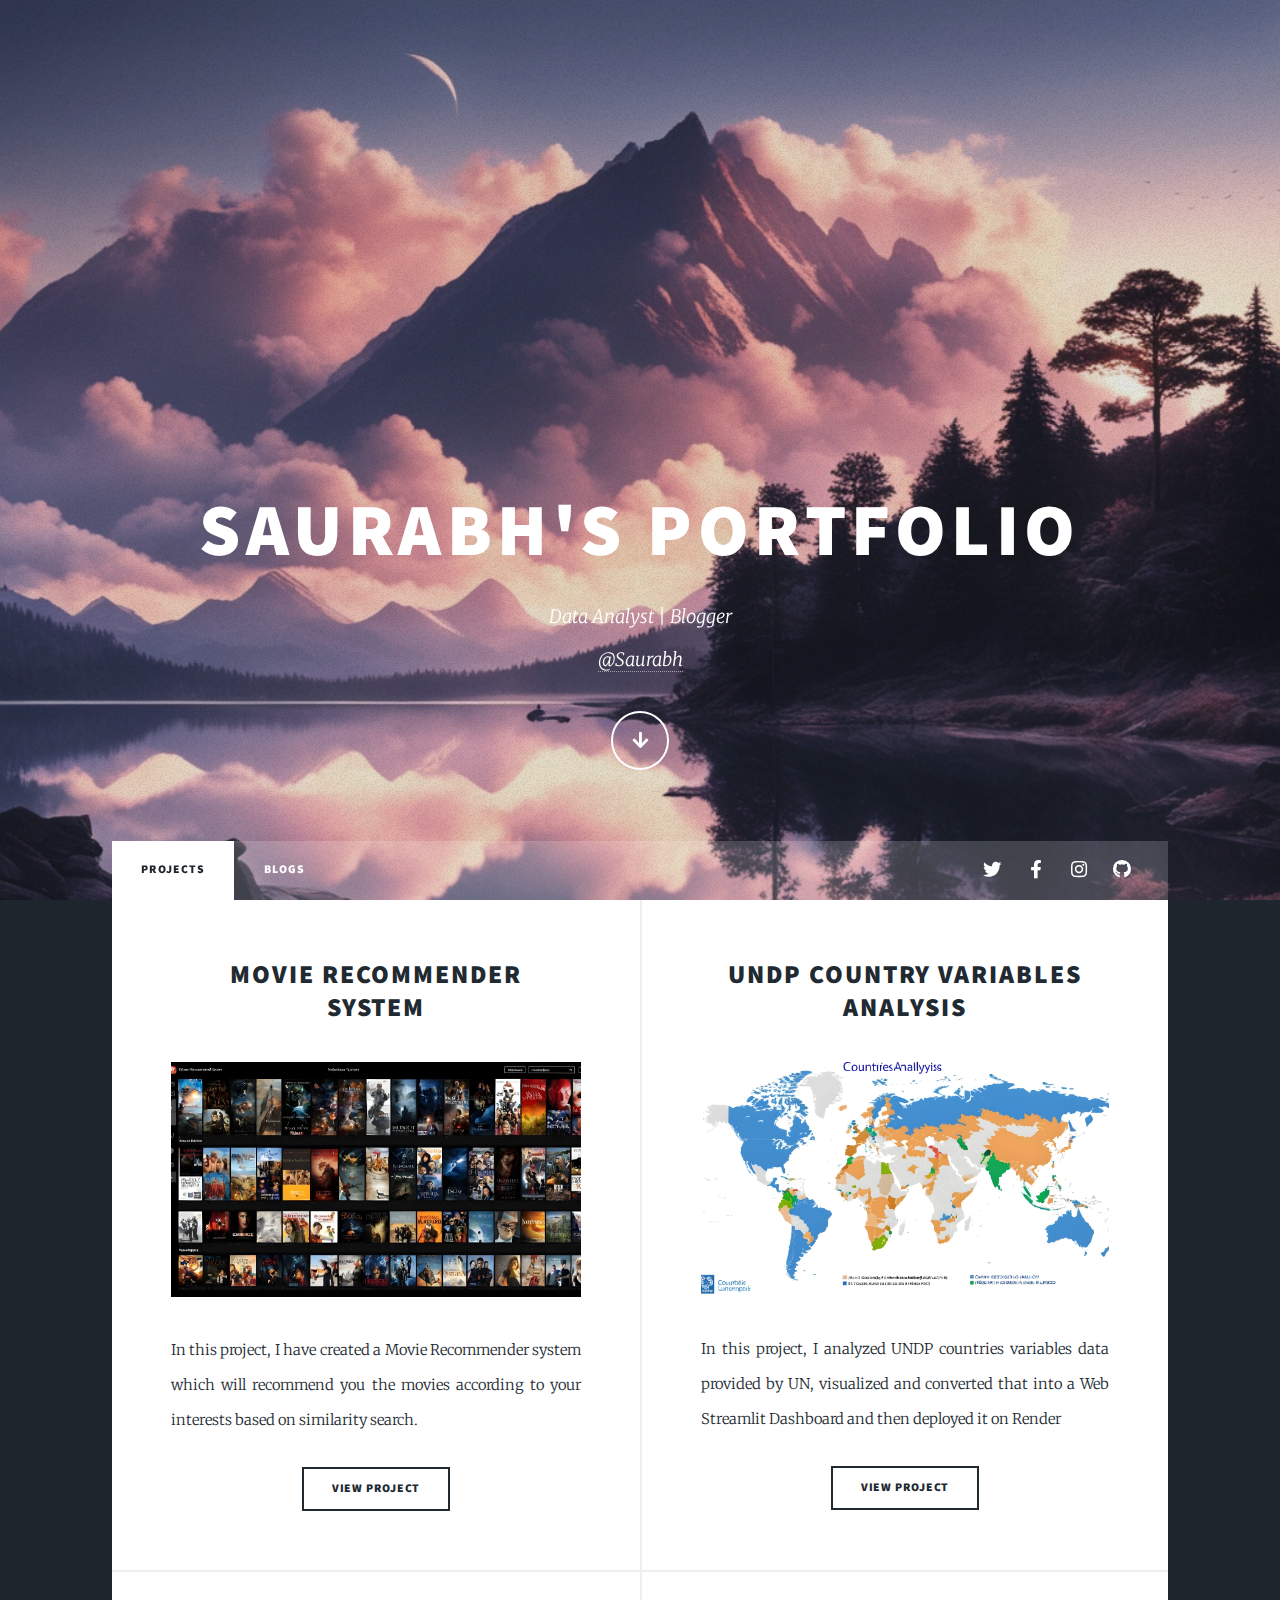
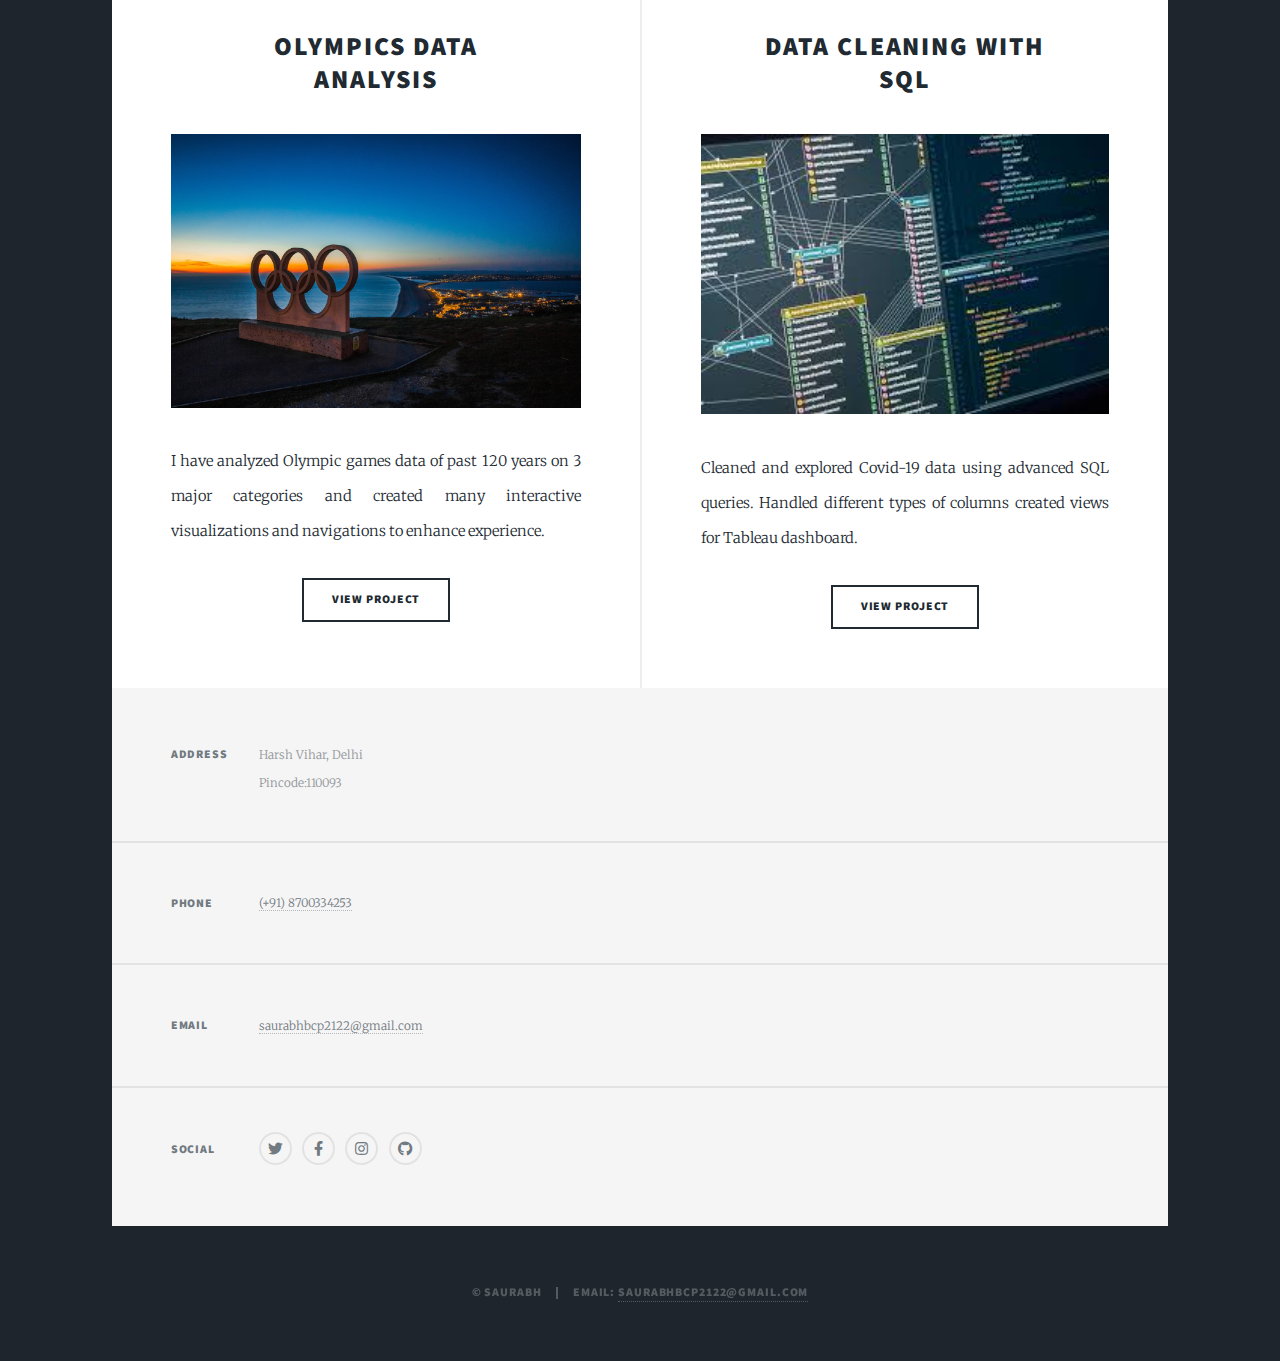
==== commit 52cf9afa: "Commiting the change" ====
--- a/index.html
+++ b/index.html
@@ -36,7 +36,7 @@
 						<ul class="links">
 							<li class="active"><a href="index.html">Projects</a></li>
 							<li><a href="generic.html">Blogs</a></li>
-							<li><a href="elements.html">Resume</a></li>
+							<!-- <li><a href="elements.html">Resume</a></li> -->
 						</ul>
 						<ul class="icons">
 							<li><a href="#" class="icon brands fa-twitter"><span class="label">Twitter</span></a></li>
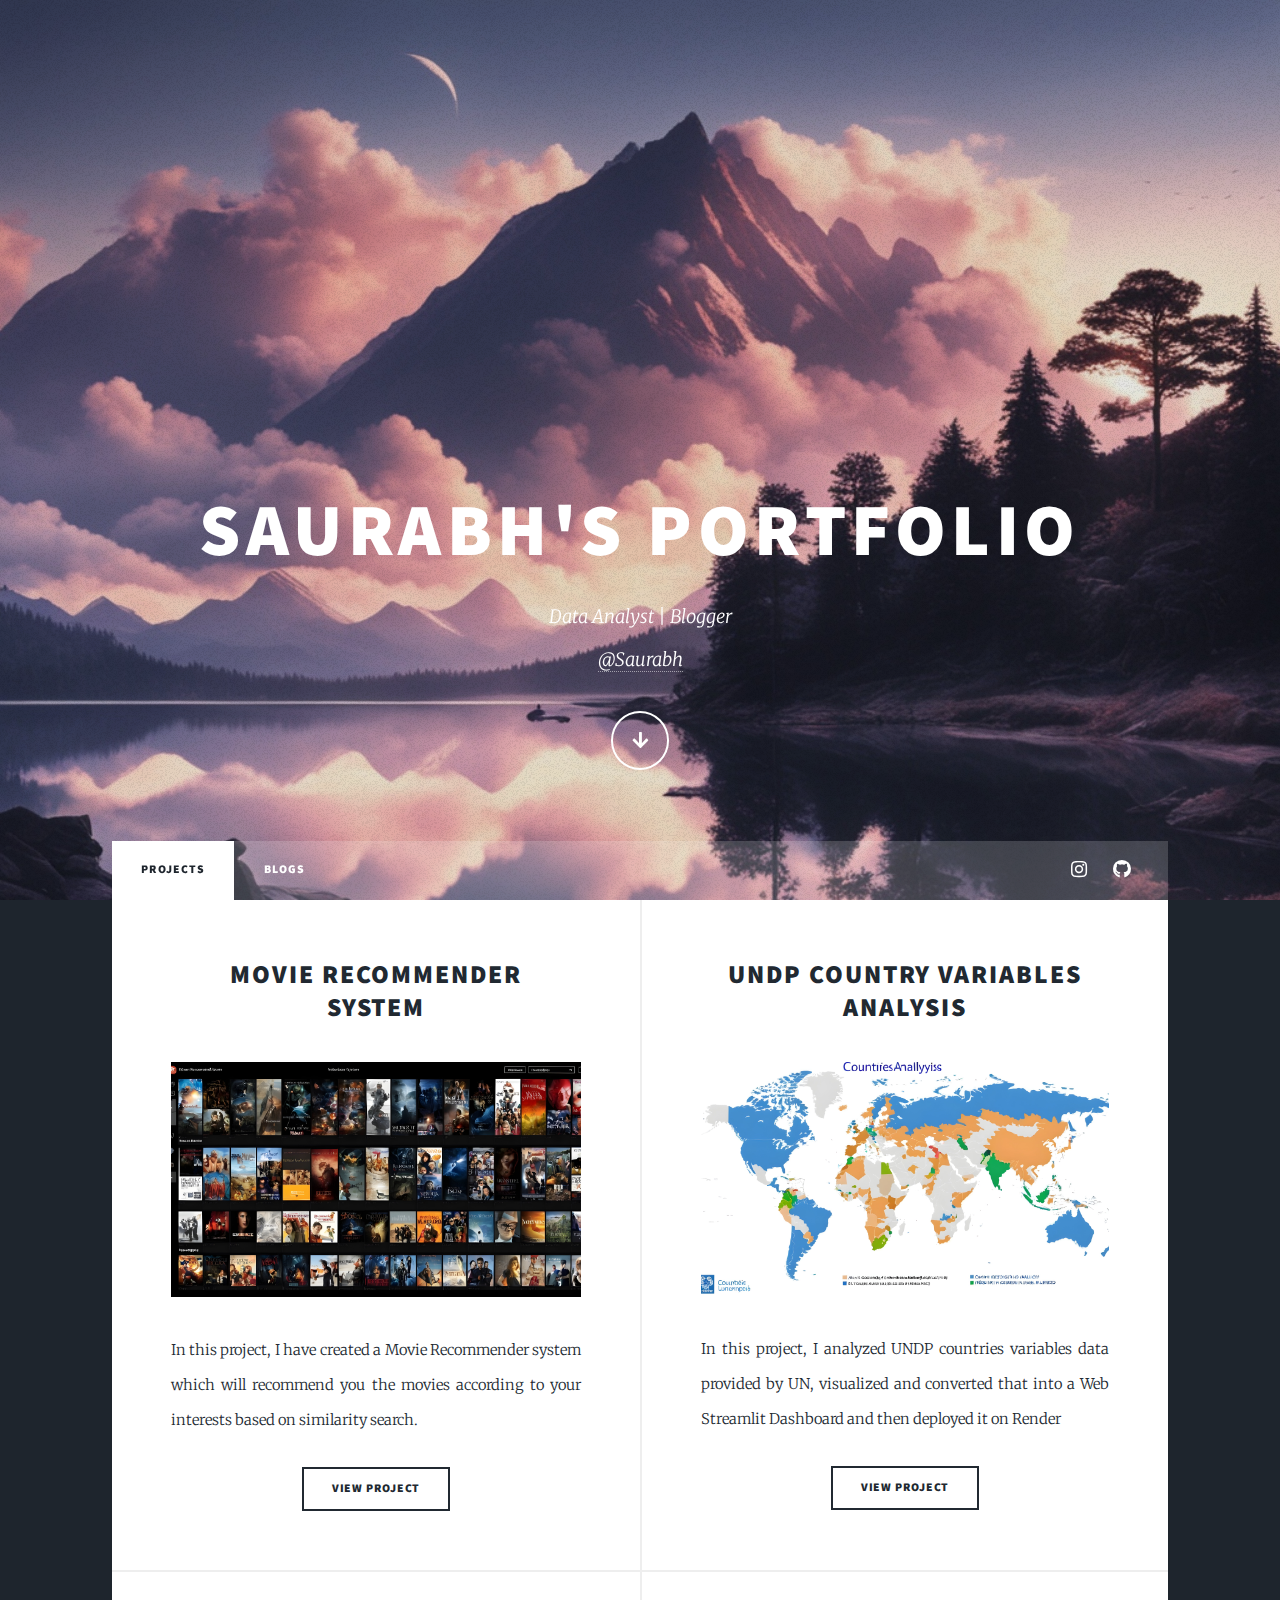
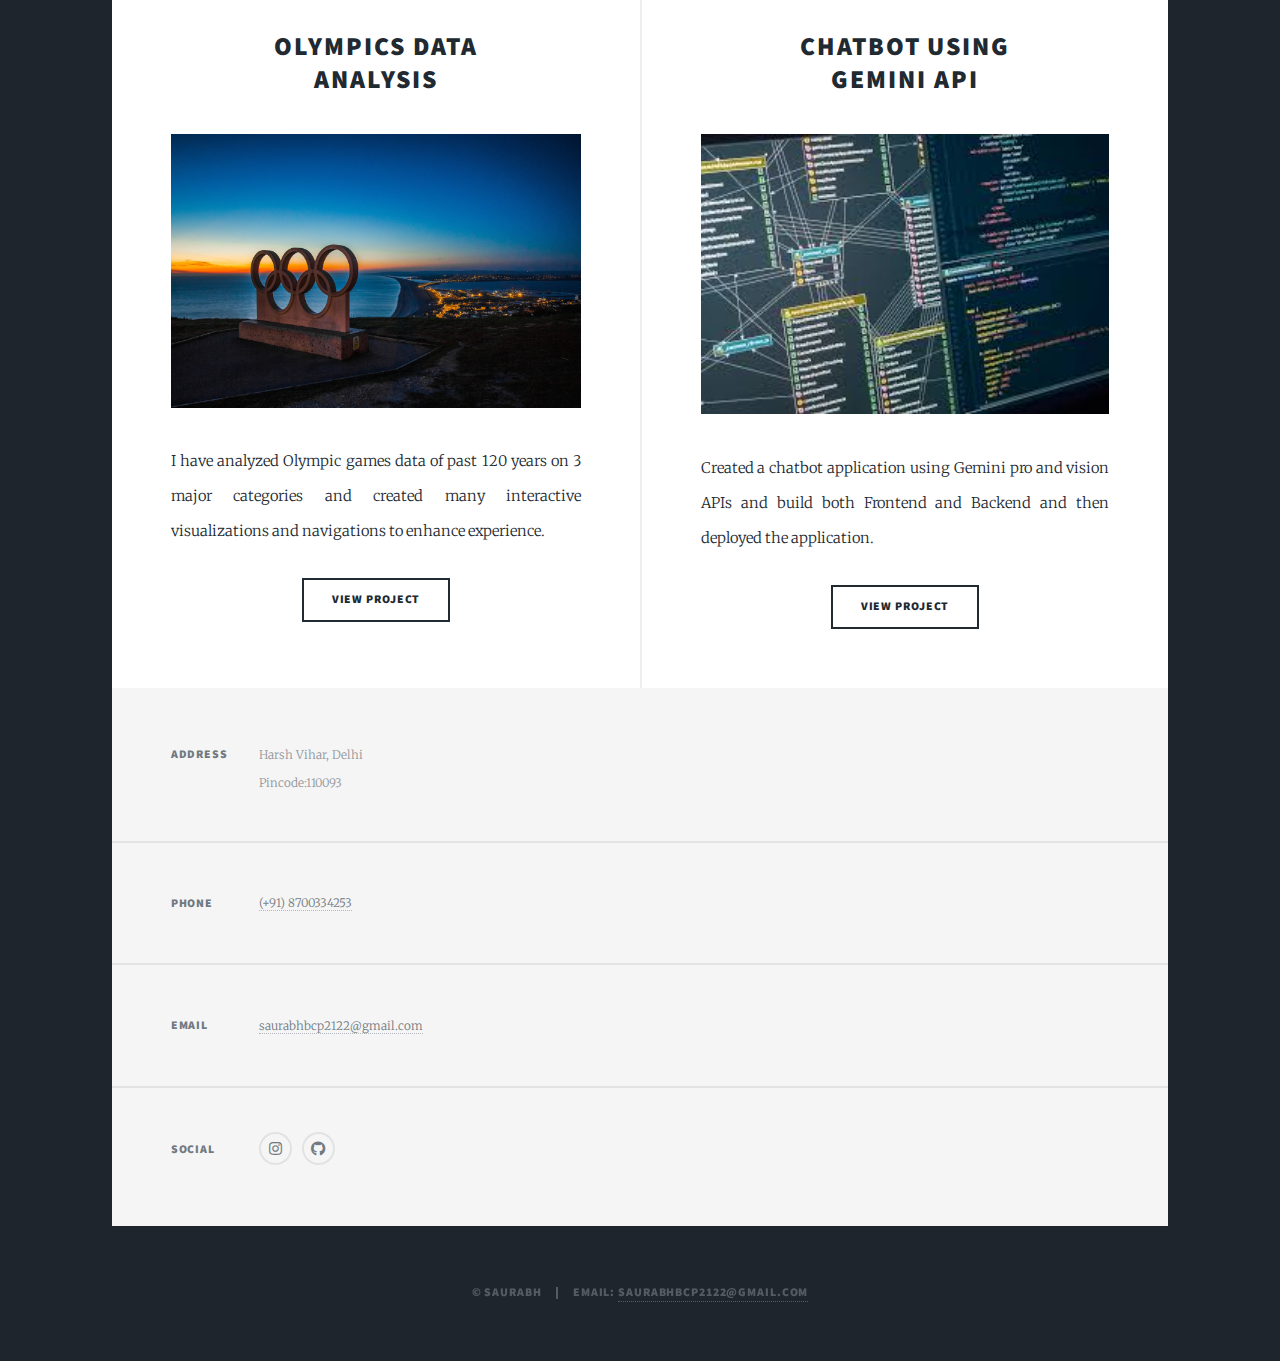
==== commit 29febd41: "Changes related to links" ====
--- a/index.html
+++ b/index.html
@@ -20,7 +20,7 @@
 				<!-- Intro -->
 					<div id="intro">
 						<h1>Saurabh's Portfolio</h1>
-						<p>Data Analyst | Blogger<br><a href="https://twitter.com/ajlkn"> @Saurabh</a></p>
+						<p>Data Analyst | Blogger<br><a href="https://www.instagram.com/sourabhdubey544/"> @Saurabh</a></p>
 						<ul class="actions">
 							<li><a href="#header" class="button icon solid solo fa-arrow-down scrolly">Continue</a></li>
 						</ul>
@@ -39,10 +39,10 @@
 							<!-- <li><a href="elements.html">Resume</a></li> -->
 						</ul>
 						<ul class="icons">
-							<li><a href="#" class="icon brands fa-twitter"><span class="label">Twitter</span></a></li>
-							<li><a href="#" class="icon brands fa-facebook-f"><span class="label">Facebook</span></a></li>
-							<li><a href="#" class="icon brands fa-instagram"><span class="label">Instagram</span></a></li>
-							<li><a href="#" class="icon brands fa-github"><span class="label">GitHub</span></a></li>
+							<!-- <li><a href="#" class="icon brands fa-twitter"><span class="label">Twitter</span></a></li>
+							<li><a href="#" class="icon brands fa-facebook-f"><span class="label">Facebook</span></a></li> -->
+							<li><a href="https://www.instagram.com/sourabhdubey544/" class="icon brands fa-instagram"><span class="label">Instagram</span></a></li>
+							<li><a href="https://github.com/saurabh-dubey-544" class="icon brands fa-github"><span class="label">GitHub</span></a></li>
 						</ul>
 					</nav>
 
@@ -67,42 +67,42 @@
 									<header>
 										<h2><a href="#">Movie Recommender  <br>System </a></h2>
 									</header>
-									<a href="#" class="image fit"><img src="images/Movie-Recommender-system.jpg" alt="" /></a>
+									<a href="https://github.com/saurabh-dubey-544/Movie-Recommender" class="image fit"><img src="images/Movie-Recommender-system.jpg" alt="" /></a>
 									<p>In this project, I have created a Movie Recommender system which will recommend you the movies according to your interests based on similarity search.</p>
 									<ul class="actions special">
-										<li><a href="#" class="button">View project</a></li>
+										<li><a href="https://github.com/saurabh-dubey-544/Movie-Recommender" class="button">View project</a></li>
 									</ul>
 								</article>
 								<article>
 									<header>
 										<h2><a href="#">UNDP Country Variables <br> Analysis</a></h2>
 									</header>
-									<a href="#" class="image fit"><img src="images/UNDP-Countries-Analysis.jpg" alt="" /></a>
+									<a href="https://github.com/saurabh-dubey-544/UNDP-Analysis-Dashboard" class="image fit"><img src="images/UNDP-Countries-Analysis.jpg" alt="" /></a>
 									<p>In this project, I analyzed UNDP countries variables data provided by UN, visualized and converted that into a Web Streamlit Dashboard and then deployed it on Render</p>
 									<ul class="actions special">
-										<li><a href="#" class="button">View project</a></li>
+										<li><a href="https://github.com/saurabh-dubey-544/UNDP-Analysis-Dashboard" class="button">View project</a></li>
 									</ul>
 								</article>
 								<article>
 									<header>
 										<h2><a href="#">Olympics Data <br> Analysis</a></h2>
 									</header>
-									<a href="#" class="image fit"><img src="images/Olympics.jpg" alt="" /></a>
+									<a href="https://github.com/saurabh-dubey-544/Olympics_analysis_dashboard" class="image fit"><img src="images/Olympics.jpg" alt="" /></a>
 									<p>I have analyzed Olympic games data of past 120 years on 3 major categories and created many interactive visualizations and navigations to enhance experience.</p>
 									<ul class="actions special">
-										<li><a href="#" class="button">View project</a></li>
-									</ul>
-								</article>
-								<article>
-									<header>
-										<h2><a href="#">Data Cleaning with<br />
-										SQL</a></h2>
-									</header>
-									<a href="#" class="image fit"><img src="images/sql.jpeg" alt="" /></a>
-									<p>Cleaned and explored Covid-19 data using advanced SQL queries. Handled different types of columns created views for Tableau dashboard.
+										<li><a href="https://github.com/saurabh-dubey-544/Olympics_analysis_dashboard" class="button">View project</a></li>
+									</ul>
+								</article>
+								<article>
+									<header>
+										<h2><a href="https://github.com/saurabh-dubey-544/Gemini_Chatbot">Chatbot using<br />
+										Gemini API</a></h2>
+									</header>
+									<a href="https://github.com/saurabh-dubey-544/Gemini_Chatbot" class="image fit"><img src="images/sql.jpeg" alt="" /></a>
+									<p>Created a chatbot application using Gemini pro and vision APIs and build both Frontend and Backend and then 	deployed the application.
 									</p>
 									<ul class="actions special">
-										<li><a href="#" class="button">View Project</a></li>
+										<li><a href="https://github.com/saurabh-dubey-544/Gemini_Chatbot" class="button">View Project</a></li>
 									</ul>
 								</article>
 								<!-- <article>
@@ -188,10 +188,10 @@
 							<section>
 								<h3>Social</h3>
 								<ul class="icons alt">
-									<li><a href="#" class="icon brands alt fa-twitter"><span class="label">Twitter</span></a></li>
-									<li><a href="#" class="icon brands alt fa-facebook-f"><span class="label">Facebook</span></a></li>
-									<li><a href="#" class="icon brands alt fa-instagram"><span class="label">Instagram</span></a></li>
-									<li><a href="#" class="icon brands alt fa-github"><span class="label">GitHub</span></a></li>
+									<!-- <li><a href="#" class="icon brands alt fa-twitter"><span class="label">Twitter</span></a></li> -->
+									<!-- <li><a href="#" class="icon brands alt fa-facebook-f"><span class="label">Facebook</span></a></li> -->
+									<li><a href="https://www.instagram.com/sourabhdubey544/" class="icon brands alt fa-instagram"><span class="label">Instagram</span></a></li>
+									<li><a href="https://github.com/saurabh-dubey-544" class="icon brands alt fa-github"><span class="label">GitHub</span></a></li>
 								</ul>
 							</section>
 						</section>
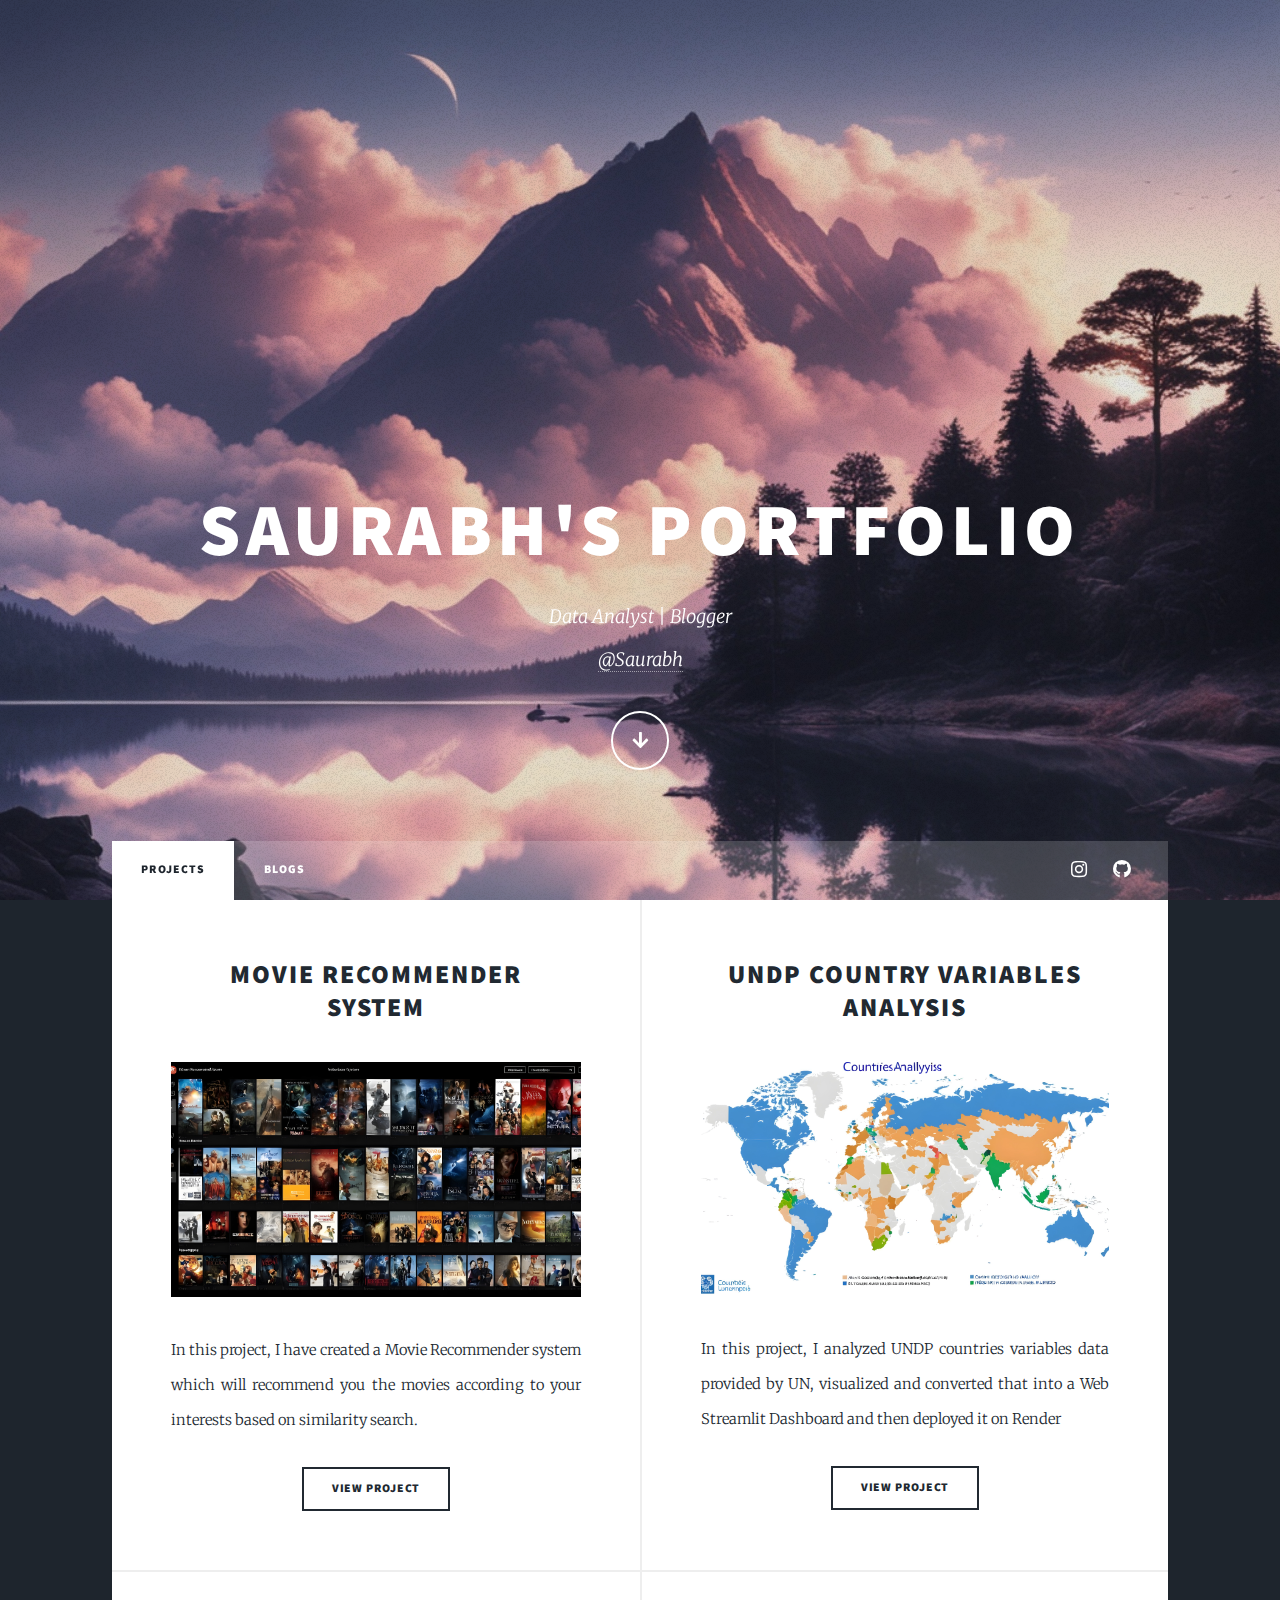
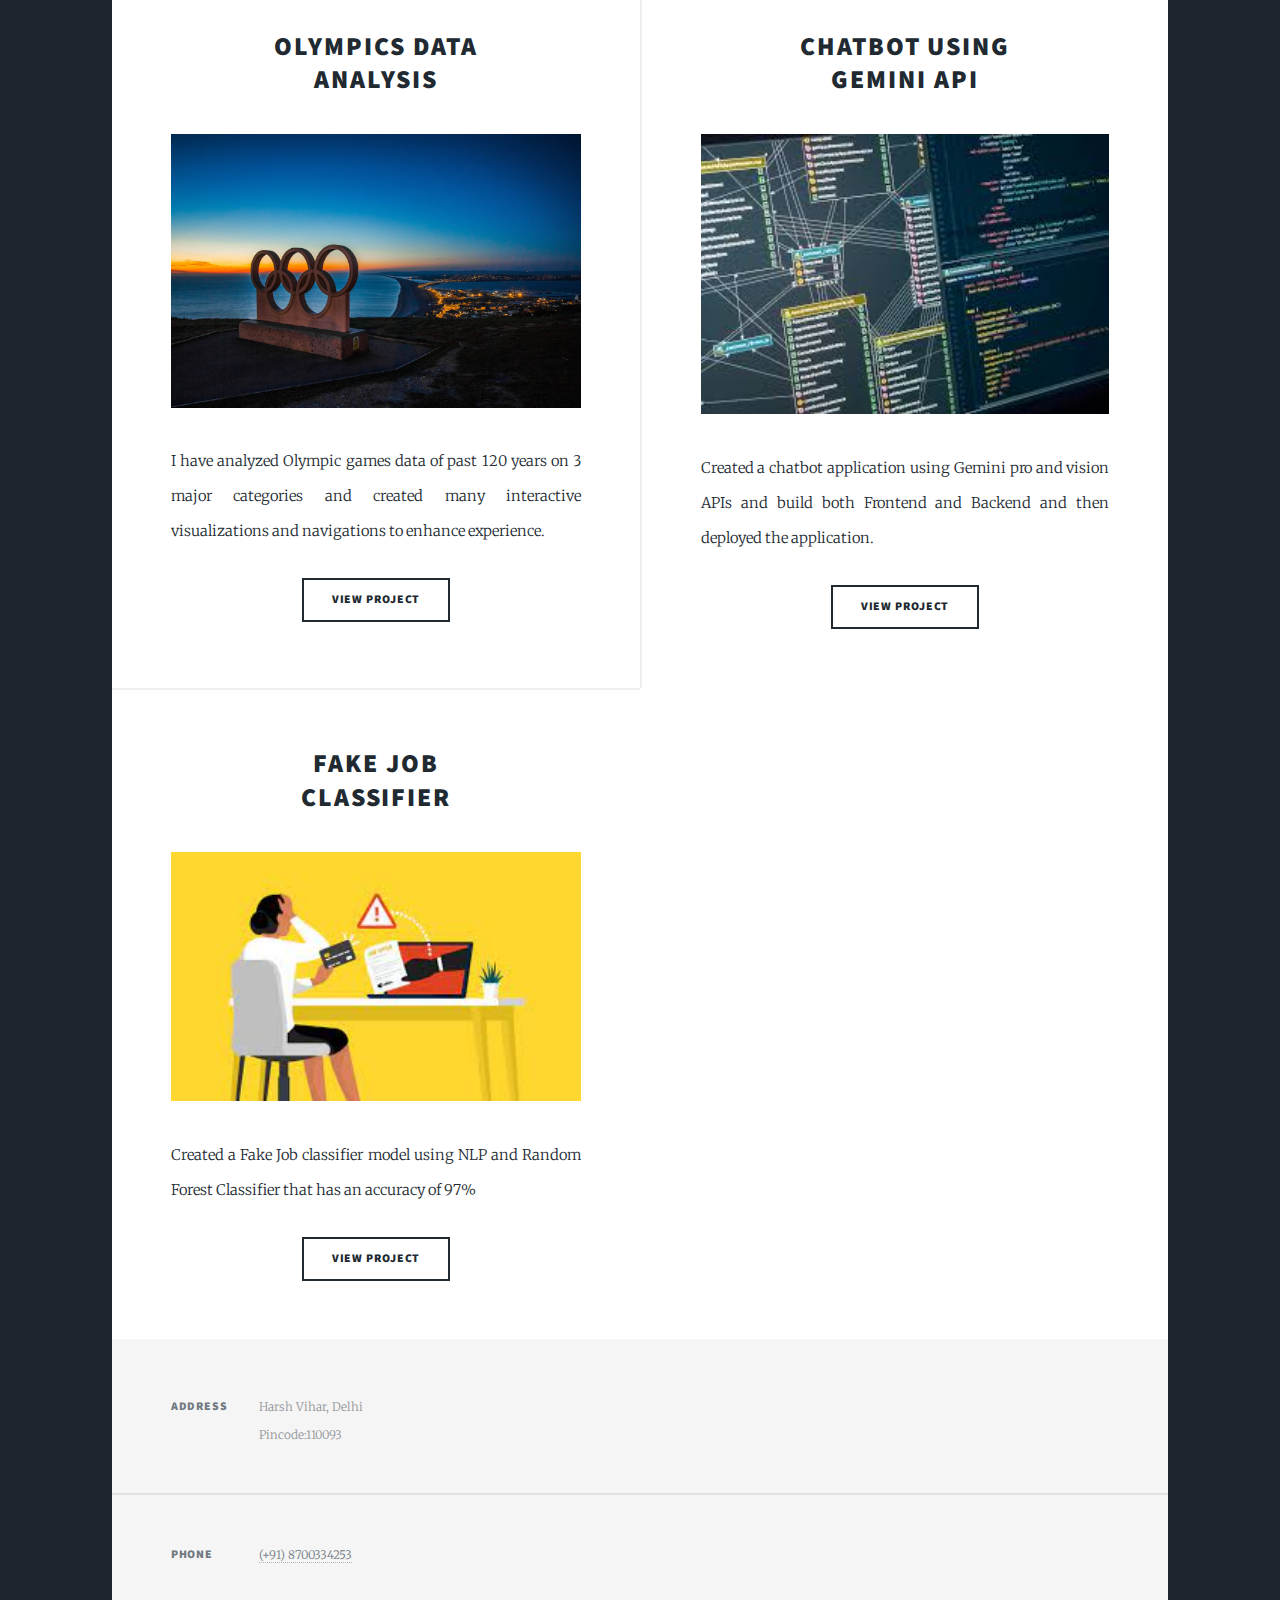
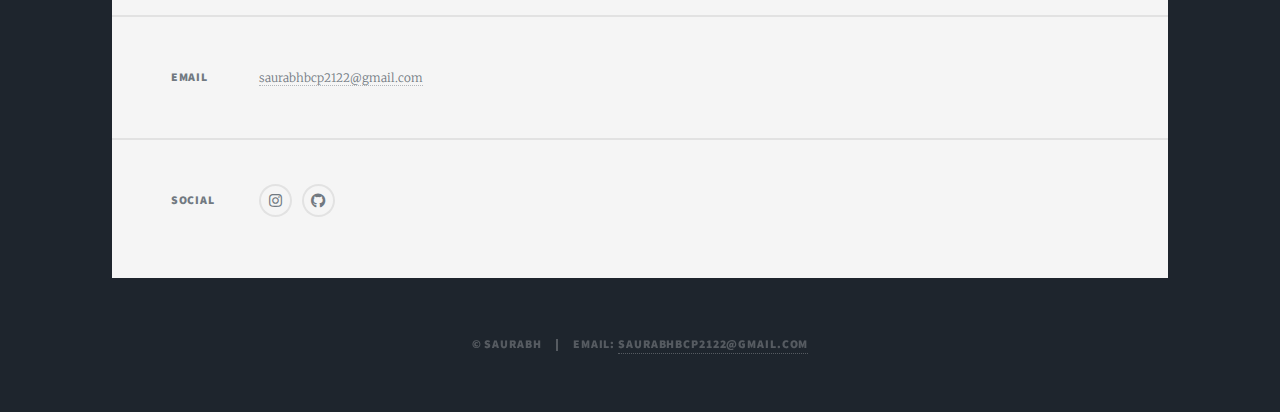
==== commit 30369e30: "Update index.html" ====
--- a/index.html
+++ b/index.html
@@ -103,6 +103,18 @@
 									</p>
 									<ul class="actions special">
 										<li><a href="https://github.com/saurabh-dubey-544/Gemini_Chatbot" class="button">View Project</a></li>
+									</ul>
+								</article>
+								<article>
+									<header>
+										<h2><a href="https://github.com/saurabh-dubey-544/Fake-Job-Classifier">Fake Job<br />
+										Classifier</a></h2>
+									</header>
+									<a href="https://github.com/saurabh-dubey-544/Fake-Job-Classifier" class="image fit"><img src="[data-uri]" alt="" /></a>
+									<p>Created a Fake Job classifier model using NLP and Random Forest Classifier that has an accuracy of 97%
+									</p>
+									<ul class="actions special">
+										<li><a href="https://github.com/saurabh-dubey-544/Fake-Job-Classifier" class="button">View Project</a></li>
 									</ul>
 								</article>
 								<!-- <article>
@@ -214,4 +226,4 @@
 			<script src="assets/js/main.js"></script>
 
 	</body>
-</html>+</html>
